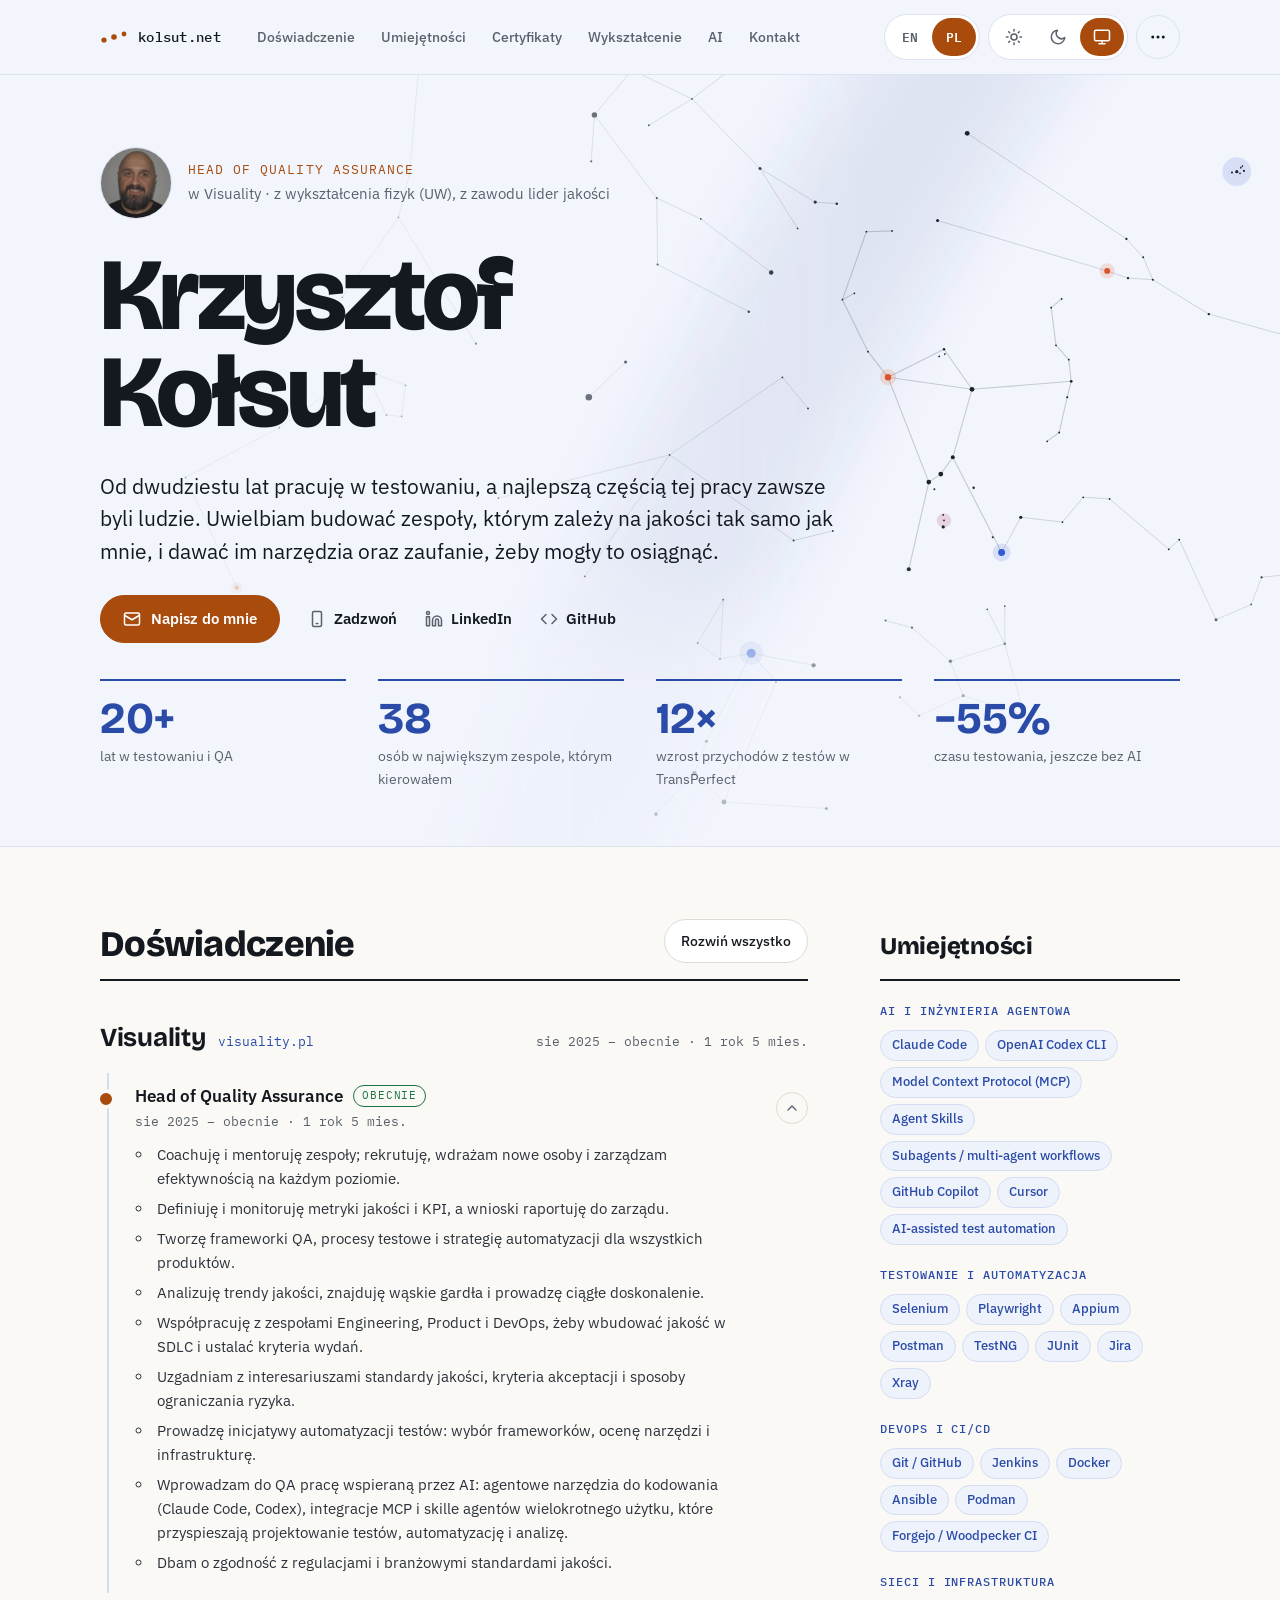
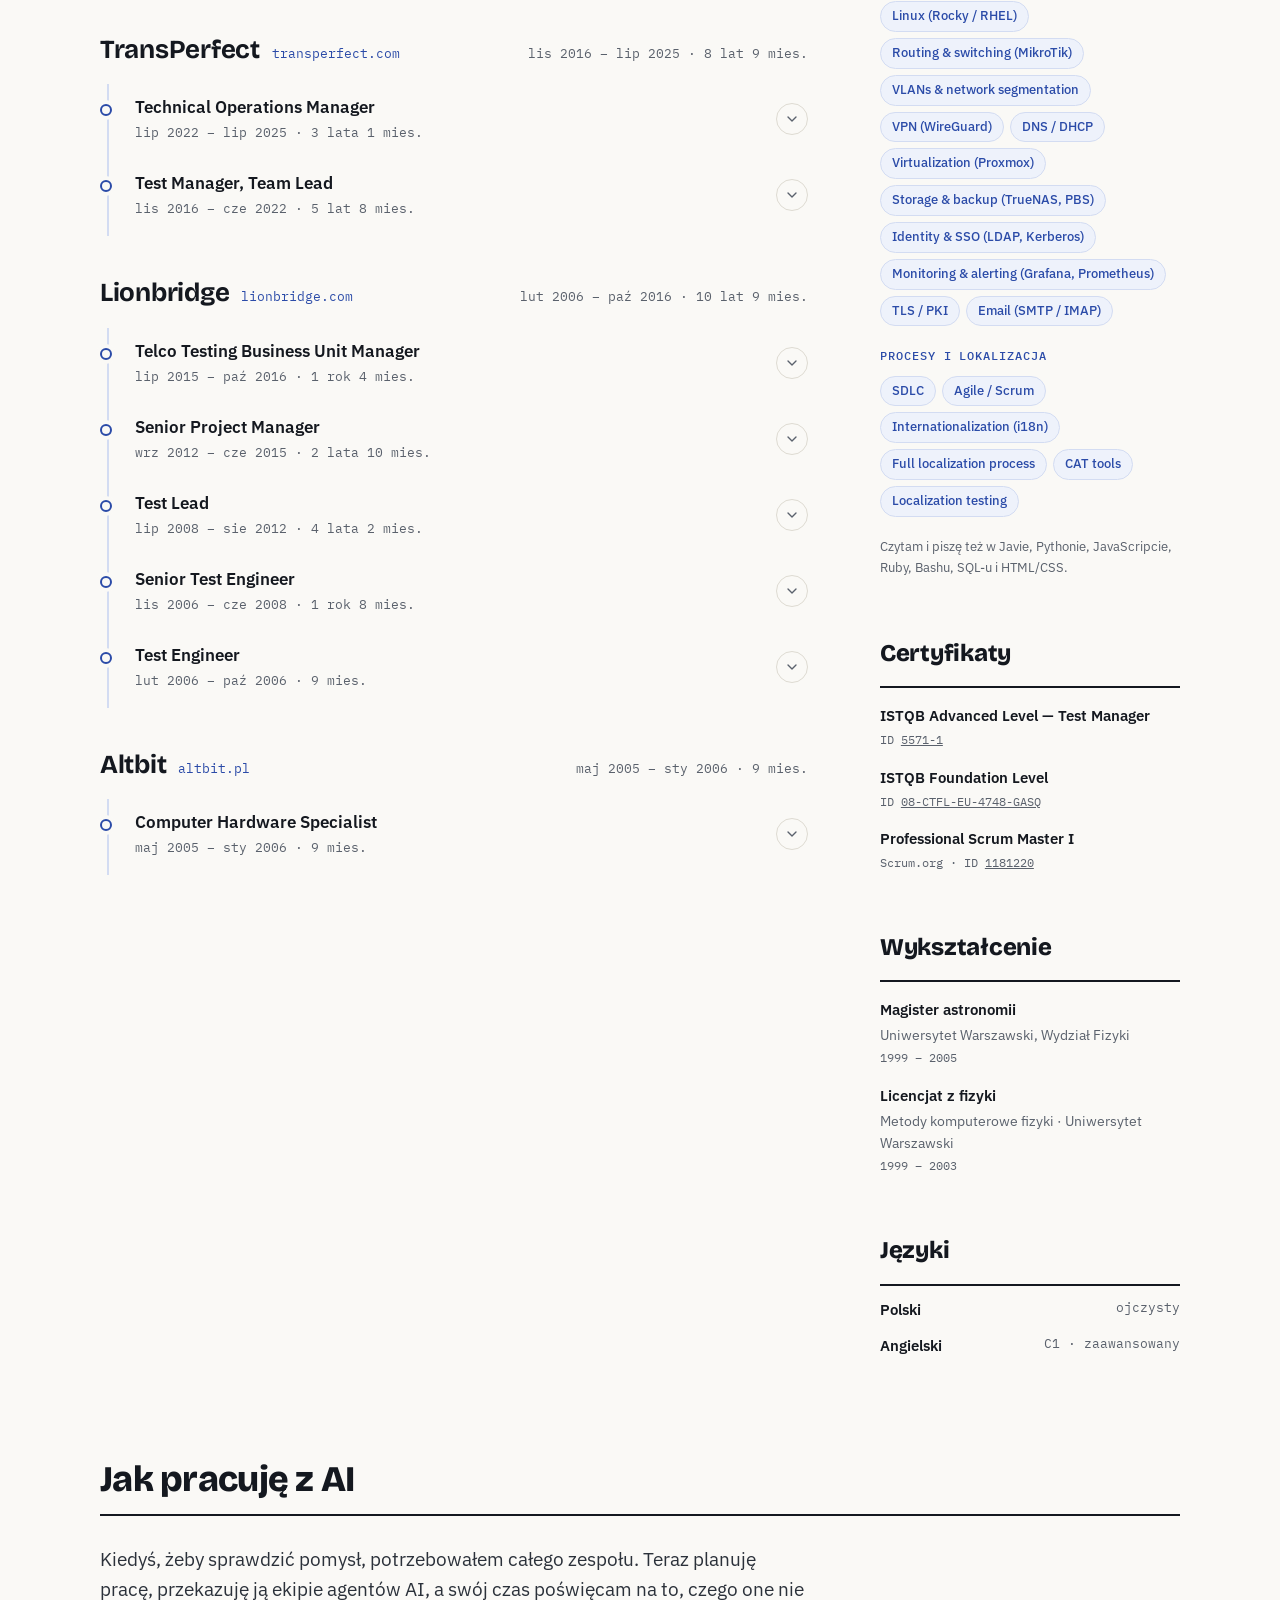
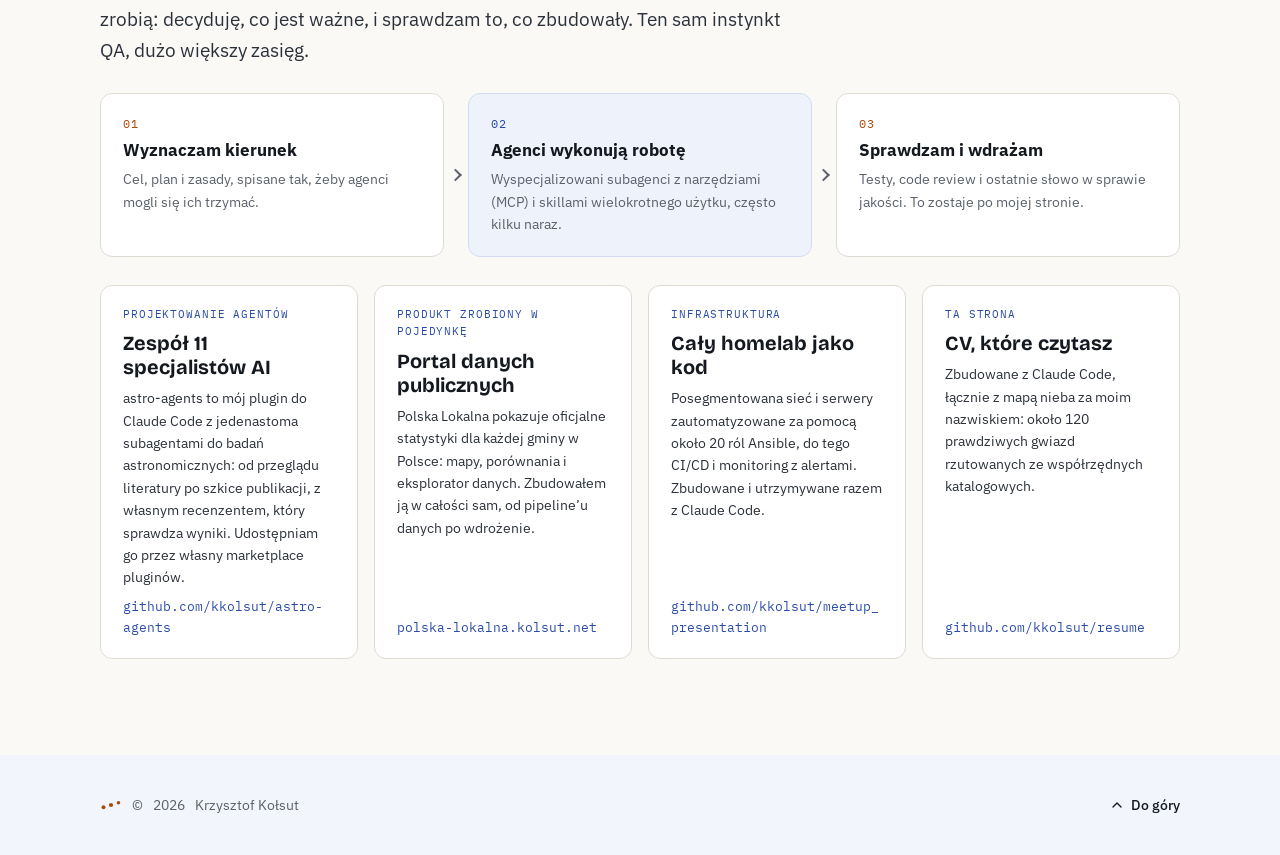
==== pl/index.html @ 667e8481 "add polish translation" ====
<!DOCTYPE html>
<html lang="pl">

<head>
    <meta charset="UTF-8">
    <meta name="viewport" content="width=device-width, initial-scale=1.0">
    <title>Krzysztof Kołsut | CV</title>
    <meta name="description" content="Krzysztof Kołsut, Head of Quality Assurance. Ponad 20 lat w testowaniu oprogramowania, automatyzacji testów i zarządzaniu jakością.">

    <script>
        // Apply the saved theme before first paint to avoid a flash.
        // A ?theme= from the language switch wins (file:// pages don't share
        // localStorage); the default is the system theme.
        (function () {
            var pref = 'system';
            try { pref = localStorage.getItem('theme') || 'system'; } catch (e) {}
            var fromUrl = new URLSearchParams(location.search).get('theme');
            if (fromUrl === 'light' || fromUrl === 'dark' || fromUrl === 'system') {
                pref = fromUrl;
                try { localStorage.setItem('theme', pref); } catch (e) {}
            }
            var dark = pref === 'dark' || (pref === 'system' && window.matchMedia('(prefers-color-scheme: dark)').matches);
            document.documentElement.setAttribute('data-theme', pref);
            document.documentElement.setAttribute('data-scheme', dark ? 'dark' : 'light');
        })();
    </script>

    <link rel="preconnect" href="https://fonts.googleapis.com">
    <link rel="preconnect" href="https://fonts.gstatic.com" crossorigin>
    <link
        href="https://fonts.googleapis.com/css2?family=Bricolage+Grotesque:opsz,wght@12..96,500;12..96,700;12..96,800&family=IBM+Plex+Mono:wght@400;500;600&family=IBM+Plex+Sans:wght@400;500;600&display=swap"
        rel="stylesheet">
    <link rel="stylesheet" href="../style.css">
    <link rel="alternate" hreflang="en" href="https://kolsut.net/">
    <link rel="alternate" hreflang="pl" href="https://kolsut.net/pl/">
</head>

<body id="top">
    <header class="site-header no-print">
        <div class="topbar wrap">
            <a class="brand" href="#top">
                <svg class="brand-mark" aria-hidden="true" width="28" height="16" viewBox="0 0 28 16"><circle cx="4" cy="11" r="2.6"></circle><circle cx="14" cy="8" r="2.8"></circle><circle cx="24" cy="5" r="2.4"></circle></svg>
                <span>kolsut.net</span>
            </a>
            <button type="button" class="menu-btn" aria-expanded="false" aria-controls="site-menu" aria-label="Otwórz menu">
                <svg class="icon when-closed" aria-hidden="true" width="20" height="20" viewBox="0 0 24 24"><path d="M4 6h16M4 12h16M4 18h16"></path></svg>
                <svg class="icon when-open" aria-hidden="true" width="20" height="20" viewBox="0 0 24 24"><path d="M18 6 6 18M6 6l12 12"></path></svg>
            </button>
            <div class="topbar-menu" id="site-menu">
                <nav class="topnav" aria-label="Sekcje">
                    <a href="#experience">Doświadczenie</a>
                    <a href="#skills">Umiejętności</a>
                    <a href="#credentials">Certyfikaty</a>
                    <a href="#education">Wykształcenie</a>
                    <a href="#ai">AI</a>
                    <a href="#contact">Kontakt</a>
                </nav>
                <div class="topbar-actions">
                    <nav class="lang-switch" aria-label="Język">
                        <a href="../index.html" hreflang="en" lang="en" title="English">EN</a>
                        <a href="index.html" hreflang="pl" lang="pl" aria-current="page" title="Polski">PL</a>
                    </nav>
                    <div class="theme-switch" role="group" aria-label="Motyw kolorystyczny">
                        <button type="button" data-theme-option="light" aria-pressed="false" aria-label="Jasny motyw" title="Jasny motyw">
                            <svg class="icon" aria-hidden="true" width="18" height="18" viewBox="0 0 24 24"><circle cx="12" cy="12" r="4"></circle><path d="M12 2v2M12 20v2M4.9 4.9l1.4 1.4M17.7 17.7l1.4 1.4M2 12h2M20 12h2M4.9 19.1l1.4-1.4M17.7 6.3l1.4-1.4"></path></svg>
                        </button>
                        <button type="button" data-theme-option="dark" aria-pressed="false" aria-label="Ciemny motyw" title="Ciemny motyw">
                            <svg class="icon" aria-hidden="true" width="18" height="18" viewBox="0 0 24 24"><path d="M21 12.8A9 9 0 1 1 11.2 3a7 7 0 0 0 9.8 9.8z"></path></svg>
                        </button>
                        <button type="button" data-theme-option="system" aria-pressed="false" aria-label="Motyw systemowy" title="Motyw systemowy">
                            <svg class="icon" aria-hidden="true" width="18" height="18" viewBox="0 0 24 24"><rect x="2" y="3" width="20" height="14" rx="2"></rect><path d="M8 21h8M12 17v4"></path></svg>
                        </button>
                    </div>
                    <div class="more">
                        <button type="button" class="more-btn" aria-expanded="false" aria-controls="more-menu" aria-label="Więcej opcji" title="Więcej opcji">
                            <svg class="icon" aria-hidden="true" width="18" height="18" viewBox="0 0 24 24"><circle cx="5" cy="12" r="1"></circle><circle cx="12" cy="12" r="1"></circle><circle cx="19" cy="12" r="1"></circle></svg>
                        </button>
                        <ul class="more-menu" id="more-menu">
                            <li>
                                <button type="button" data-print>
                                    <svg class="icon" aria-hidden="true" width="18" height="18" viewBox="0 0 24 24"><path d="M6 9V2h12v7"></path><path d="M6 18H4a2 2 0 0 1-2-2v-5a2 2 0 0 1 2-2h16a2 2 0 0 1 2 2v5a2 2 0 0 1-2 2h-2"></path><rect x="6" y="14" width="12" height="8"></rect></svg>
                                    Drukuj / zapisz jako PDF
                                </button>
                            </li>
                            <li>
                                <button type="button" id="save-contact">
                                    <svg class="icon" aria-hidden="true" width="18" height="18" viewBox="0 0 24 24"><path d="M16 21v-2a4 4 0 0 0-4-4H6a4 4 0 0 0-4 4v2"></path><circle cx="9" cy="7" r="4"></circle><path d="M19 8v6M22 11h-6"></path></svg>
                                    Zapisz kontakt (vCard)
                                </button>
                            </li>
                            <li>
                                <button type="button" id="copy-email">
                                    <svg class="icon when-idle" aria-hidden="true" width="18" height="18" viewBox="0 0 24 24"><rect x="9" y="9" width="13" height="13" rx="2"></rect><path d="M5 15H4a2 2 0 0 1-2-2V4a2 2 0 0 1 2-2h9a2 2 0 0 1 2 2v1"></path></svg>
                                    <svg class="icon when-copied" aria-hidden="true" width="18" height="18" viewBox="0 0 24 24" stroke-width="2.4"><path d="M20 6 9 17l-5-5"></path></svg>
                                    <span class="copy-label">Skopiuj adres e-mail</span>
                                </button>
                            </li>
                        </ul>
                    </div>
                </div>
            </div>
        </div>
    </header>

    <section class="hero" aria-labelledby="name">
        <svg class="sky no-print" aria-hidden="true" viewBox="0 0 1600 1000" preserveAspectRatio="xMaxYMid slice">
        <defs><filter id="sky-blur" x="-20%" y="-50%" width="140%" height="200%"><feGaussianBlur stdDeviation="40"></feGaussianBlur></filter></defs>
        <path class="milky" filter="url(#sky-blur)" d="M1537 -461 L1477 -386 L1421 -314 L1369 -243 L1320 -175 L1273 -108 L1229 -42 L1186 22 L1146 86 L1107 149 L1070 212 L1033 274 L998 337 L964 399 L930 463 L897 527 L865 592 L833 658 L802 725 L771 795 L740 866 L709 940 L678 1017 L648 1097 L618 1181 L587 1269 L557 1363"></path>
        <path class="lines" d="M1209 91 L1408 223 L1429 246 L1441 274 L1410 272 L1384 263 L1172 200 M1441 274 L1511 317 L1637 352 M1637 352 L1646 363 M790 12 L865 48 L950 135 L1019 177 L1046 179 M950 135 L997 210 M865 48 L932 -3 M865 48 L811 81 M743 68 L739 126 M743 68 L821 172 L876 198 L964 265 M821 172 L822 255 L936 314 M790 12 L743 68 M736 421 L782 377 M1017 756 L939 741 L900 748 L872 728 L904 674 L900 748 M939 741 L883 851 L868 891 L820 942 M868 891 L905 927 L1033 935 M939 741 L970 777 L905 927 M1256 682 L1256 729 L1188 751 L1204 794 L1280 818 L1256 729 M1234 686 L1256 729 M1188 751 L1140 709 L1107 700 M1204 794 L1149 819 L1125 796 M1252 615 L1276 571 L1328 577 L1354 546 L1387 548 L1461 611 L1474 599 L1520 699 L1564 680 L1577 646 L1615 642 M978 396 L1010 435 M978 396 L837 493 M1041 588 L992 600 L837 493 L731 645 M837 493 L623 547 M595 354 L498 196 L428 296 M498 196 L512 141 L523 14 M507 406 L502 445 L483 443 L463 402 L470 392 L507 406 M470 392 L434 399 L349 459 L232 521 L296 659 M1735 436 L1742 360 L1799 337 L1869 359 L1840 408 L1811 448 L1735 436 M1811 448 L1827 495"></path>
        <path class="lines lines-main" d="M1180 361 L1110 396 M1180 361 L1215 411 M1110 396 L1215 411 M1191 496 L1176 517 L1161 527 M1110 396 L1161 527 M1215 411 L1191 496 M1161 527 L1136 636 M1191 496 L1252 615 M1110 396 L1085 364 L1053 299 L1083 214 L1115 213 M1053 299 L1068 291 M1215 411 L1339 401 M1327 298 L1314 309 L1320 356 L1336 374 L1339 401 L1334 421 L1324 465 L1309 476"></path>
        <circle class="nebula" cx="1180" cy="575" r="9"></circle>
        <circle class="rigel-glow" cx="1546" cy="139" r="18"></circle>
        <g class="stars">
            <circle cx="1840" cy="408" r="1.1"></circle>
            <circle cx="1327" cy="298" r="1.1"></circle>
            <circle cx="1742" cy="360" r="1.1"></circle>
            <circle cx="512" cy="141" r="1.1"></circle>
            <circle cx="1320" cy="356" r="1.1"></circle>
            <circle cx="1179" cy="568" r="1.1"></circle>
            <circle cx="1083" cy="214" r="1.1"></circle>
            <circle cx="978" cy="396" r="1.1"></circle>
            <circle cx="1309" cy="476" r="1.1"></circle>
            <circle cx="1053" cy="299" r="1.1"></circle>
            <circle cx="502" cy="445" r="1.1"></circle>
            <circle cx="1461" cy="611" r="1.1"></circle>
            <circle cx="1068" cy="291" r="1.1"></circle>
            <circle cx="1181" cy="367" r="1.1"></circle>
            <circle cx="1115" cy="213" r="1.1"></circle>
            <circle cx="865" cy="48" r="1.1"></circle>
            <circle cx="900" cy="748" r="1.1"></circle>
            <circle cx="1328" cy="577" r="1.1"></circle>
            <circle cx="1564" cy="680" r="1.1"></circle>
            <circle cx="1010" cy="435" r="1.1"></circle>
            <circle cx="1256" cy="682" r="1.1"></circle>
            <circle cx="1336" cy="374" r="1.1"></circle>
            <circle cx="463" cy="402" r="1.1"></circle>
            <circle cx="1553" cy="132" r="1.1"></circle>
            <circle cx="1234" cy="686" r="1.1"></circle>
            <circle cx="623" cy="547" r="1.1"></circle>
            <circle cx="483" cy="443" r="1.1"></circle>
            <circle cx="1869" cy="359" r="1.1"></circle>
            <circle cx="1799" cy="337" r="1.1"></circle>
            <circle cx="428" cy="296" r="1.1"></circle>
            <circle cx="1550" cy="141" r="1.1"></circle>
            <circle cx="507" cy="406" r="1.1"></circle>
            <circle cx="997" cy="210" r="1.1"></circle>
            <circle cx="837" cy="493" r="1.1"></circle>
            <circle cx="1085" cy="364" r="1.1"></circle>
            <circle cx="872" cy="728" r="1.1"></circle>
            <circle cx="1174" cy="370" r="1.1"></circle>
            <circle cx="1314" cy="309" r="1.1"></circle>
            <circle cx="904" cy="674" r="1.1"></circle>
            <circle cx="1827" cy="495" r="1.1"></circle>
            <circle cx="1180" cy="575" r="1.1"></circle>
            <circle cx="1354" cy="546" r="1.1"></circle>
            <circle cx="1474" cy="599" r="1.1"></circle>
            <circle cx="523" cy="14" r="1.1"></circle>
            <circle cx="1041" cy="588" r="1.1"></circle>
            <circle cx="970" cy="777" r="1.1"></circle>
            <circle cx="498" cy="196" r="1.1"></circle>
            <circle cx="876" cy="198" r="1.1"></circle>
            <circle cx="1387" cy="548" r="1.1"></circle>
            <circle cx="731" cy="645" r="1.1"></circle>
            <circle cx="232" cy="521" r="1.1"></circle>
            <circle cx="349" cy="459" r="1.1"></circle>
            <circle cx="1551" cy="134" r="1.1"></circle>
            <circle cx="1168" cy="536" r="1.2"></circle>
            <circle cx="811" cy="81" r="1.2"></circle>
            <circle cx="1125" cy="796" r="1.2"></circle>
            <circle cx="1429" cy="246" r="1.2"></circle>
            <circle cx="992" cy="600" r="1.2"></circle>
            <circle cx="1615" cy="642" r="1.2"></circle>
            <circle cx="1324" cy="465" r="1.2"></circle>
            <circle cx="1637" cy="352" r="1.3"></circle>
            <circle cx="1555" cy="138" r="1.3"></circle>
            <circle cx="1107" cy="700" r="1.3"></circle>
            <circle cx="1334" cy="421" r="1.3"></circle>
            <circle cx="1441" cy="274" r="1.3"></circle>
            <circle cx="1241" cy="596" r="1.3"></circle>
            <circle cx="1646" cy="363" r="1.3"></circle>
            <circle cx="1540" cy="140" r="1.3"></circle>
            <circle cx="932" cy="-3" r="1.3"></circle>
            <circle cx="822" cy="255" r="1.3"></circle>
            <circle cx="1149" cy="819" r="1.3"></circle>
            <circle cx="739" cy="126" r="1.4"></circle>
            <circle cx="1140" cy="709" r="1.4"></circle>
            <circle cx="1408" cy="223" r="1.4"></circle>
            <circle cx="821" cy="172" r="1.4"></circle>
            <circle cx="595" cy="354" r="1.4"></circle>
            <circle cx="1577" cy="646" r="1.4"></circle>
            <circle cx="1811" cy="448" r="1.5"></circle>
            <circle cx="1410" cy="272" r="1.5"></circle>
            <circle cx="1511" cy="317" r="1.5"></circle>
            <circle cx="470" cy="392" r="1.5"></circle>
            <circle cx="1180" cy="361" r="1.5"></circle>
            <circle cx="1217" cy="534" r="1.5"></circle>
            <circle cx="936" cy="314" r="1.5"></circle>
            <circle cx="1046" cy="179" r="1.6"></circle>
            <circle cx="1256" cy="729" r="1.6"></circle>
            <circle cx="1339" cy="401" r="1.7"></circle>
            <circle cx="1280" cy="818" r="1.7"></circle>
            <circle cx="434" cy="399" r="1.8"></circle>
            <circle cx="1172" cy="200" r="1.9"></circle>
            <circle cx="883" cy="851" r="1.9"></circle>
            <circle cx="1033" cy="935" r="1.9"></circle>
            <circle cx="950" cy="135" r="1.9"></circle>
            <circle cx="1520" cy="699" r="1.9"></circle>
            <circle cx="782" cy="377" r="1.9"></circle>
            <circle cx="1019" cy="177" r="2.0"></circle>
            <circle cx="1546" cy="139" r="2.0"></circle>
            <circle cx="1204" cy="794" r="2.0"></circle>
            <circle cx="1276" cy="571" r="2.0"></circle>
            <circle cx="1179" cy="583" r="2.0"></circle>
            <circle cx="1188" cy="751" r="2.2"></circle>
            <circle cx="1735" cy="436" r="2.2"></circle>
            <circle cx="820" cy="942" r="2.3"></circle>
            <circle cx="1191" cy="496" r="2.5"></circle>
            <circle cx="1136" cy="636" r="2.6"></circle>
            <circle cx="1017" cy="756" r="2.7"></circle>
            <circle cx="964" cy="265" r="2.8"></circle>
            <circle cx="868" cy="891" r="2.8"></circle>
            <circle cx="1161" cy="527" r="2.9"></circle>
            <circle cx="1176" cy="517" r="3.0"></circle>
            <circle cx="1209" cy="91" r="3.0"></circle>
            <circle cx="1215" cy="411" r="3.0"></circle>
            <circle cx="790" cy="12" r="3.1"></circle>
            <circle cx="905" cy="927" r="3.1"></circle>
            <circle cx="743" cy="68" r="3.4"></circle>
            <circle cx="736" cy="421" r="4.1"></circle>
        </g>
        <circle class="betel-glow" cx="296" cy="659" r="7.0"></circle><circle class="betel" cx="296" cy="659" r="2.7"></circle>
        <circle class="betel-glow" cx="1384" cy="263" r="9.5"></circle><circle class="betel" cx="1384" cy="263" r="3.7"></circle>
        <circle class="betel-glow" cx="1110" cy="396" r="10.3"></circle><circle class="betel" cx="1110" cy="396" r="4.0"></circle>
        <circle class="rigel-glow" cx="1252" cy="615" r="11.2"></circle><circle class="rigel" cx="1252" cy="615" r="4.3"></circle>
        <circle class="rigel-glow" cx="939" cy="741" r="14.7"></circle><circle class="rigel" cx="939" cy="741" r="5.6"></circle>
        </svg>

        <div class="hero-body wrap">
            <div class="who">
                <img class="portrait" src="../images/picture.jpg" alt="Krzysztof Kołsut">
                <div class="who-text">
                    <span class="role-label">Head of Quality Assurance</span>
                    <span class="role-sub">w Visuality · z wykształcenia fizyk (UW), z zawodu lider jakości</span>
                </div>
            </div>

            <h1 id="name">Krzysztof Kołsut</h1>

            <p class="lede">Od dwudziestu lat pracuję w testowaniu, a najlepszą częścią tej pracy zawsze byli ludzie. Uwielbiam budować zespoły, którym zależy na jakości tak samo jak mnie, i dawać im narzędzia oraz zaufanie, żeby mogły to osiągnąć.</p>

            <div id="contact" class="cta-row no-print">
                <a class="cta primary" href="mailto:krzysztof.kolsut@gmail.com">
                    <svg class="icon" aria-hidden="true" width="18" height="18" viewBox="0 0 24 24"><rect x="2" y="4" width="20" height="16" rx="2"></rect><path d="m22 7-10 6L2 7"></path></svg>
                    Napisz do mnie
                </a>
                <a class="cta-link" href="tel:+48502040315" title="+48 502 040 315">
                    <svg class="icon" aria-hidden="true" width="18" height="18" viewBox="0 0 24 24"><rect x="6" y="2" width="12" height="20" rx="2"></rect><path d="M11 18h2"></path></svg>
                    Zadzwoń
                </a>
                <a class="cta-link" href="https://www.linkedin.com/in/krzysztof-kolsut-56654b51" target="_blank" rel="noopener">
                    <svg class="icon" aria-hidden="true" width="18" height="18" viewBox="0 0 24 24"><path d="M16 8a6 6 0 0 1 6 6v7h-4v-7a2 2 0 0 0-4 0v7h-4v-7a6 6 0 0 1 6-6z"></path><rect x="2" y="9" width="4" height="12"></rect><circle cx="4" cy="4" r="2"></circle></svg>
                    LinkedIn
                </a>
                <a class="cta-link" href="https://github.com/kkolsut" target="_blank" rel="noopener">
                    <svg class="icon" aria-hidden="true" width="18" height="18" viewBox="0 0 24 24"><path d="m16 18 6-6-6-6"></path><path d="m8 6-6 6 6 6"></path></svg>
                    GitHub
                </a>
            </div>

            <ul class="contact" aria-label="Kontakt">
                <li>
                    <svg class="icon" aria-hidden="true" width="16" height="16" viewBox="0 0 24 24"><rect x="2" y="4" width="20" height="16" rx="2"></rect><path d="m22 7-10 6L2 7"></path></svg>
                    <a href="mailto:krzysztof.kolsut@gmail.com">krzysztof.kolsut@gmail.com</a>
                </li>
                <li>
                    <svg class="icon" aria-hidden="true" width="16" height="16" viewBox="0 0 24 24"><rect x="6" y="2" width="12" height="20" rx="2"></rect><path d="M11 18h2"></path></svg>
                    <a href="tel:+48502040315">+48 502 040 315</a>
                </li>
                <li>
                    <svg class="icon" aria-hidden="true" width="16" height="16" viewBox="0 0 24 24"><path d="M16 8a6 6 0 0 1 6 6v7h-4v-7a2 2 0 0 0-4 0v7h-4v-7a6 6 0 0 1 6-6z"></path><rect x="2" y="9" width="4" height="12"></rect><circle cx="4" cy="4" r="2"></circle></svg>
                    <a href="https://www.linkedin.com/in/krzysztof-kolsut-56654b51" target="_blank" rel="noopener" title="linkedin.com/in/krzysztof-kolsut-56654b51">linkedin.com/in/krzysztof-kolsut-56654b51</a>
                </li>
                <li>
                    <svg class="icon" aria-hidden="true" width="16" height="16" viewBox="0 0 24 24"><path d="m16 18 6-6-6-6"></path><path d="m8 6-6 6 6 6"></path></svg>
                    <a href="https://github.com/kkolsut" target="_blank" rel="noopener">github.com/kkolsut</a>
                </li>
            </ul>

            <dl class="stats">
                <div>
                    <dt>lat w testowaniu i QA</dt>
                    <dd id="stat-years">20+</dd>
                </div>
                <div>
                    <dt>osób w największym zespole, którym kierowałem</dt>
                    <dd>38</dd>
                </div>
                <div>
                    <dt>wzrost przychodów z testów w TransPerfect</dt>
                    <dd>12×</dd>
                </div>
                <div>
                    <dt>czasu testowania, jeszcze bez AI</dt>
                    <dd>−55%</dd>
                </div>
            </dl>
        </div>
    </section>

    <main class="main wrap">
        <section id="experience" class="experience" aria-labelledby="exp-h">
            <div class="section-head">
                <h2 id="exp-h">Doświadczenie</h2>
                <button type="button" class="ghost-btn no-print" id="toggle-all">Rozwiń wszystko</button>
            </div>

            <article class="company">
                <div class="company-lead">
                <header class="company-head">
                        <div class="company-name">
                            <h3>Visuality</h3>
                            <a href="https://visuality.pl" target="_blank" rel="noopener">visuality.pl</a>
                        </div>
                        <span class="meta" data-span>sie 2025 – obecnie · 1 rok 3 mies.</span>
                    </header>
                    <ol class="roles">
                        <li class="role current" data-from="2025-08">
                            <button type="button" class="role-toggle" aria-expanded="true">
                                <span class="role-main">
                                    <span class="role-title-row">
                                        <span class="role-title">Head of Quality Assurance</span>
                                        <span class="badge">Obecnie</span>
                                    </span>
                                    <span class="meta" data-span>sie 2025 – obecnie · 1 rok 3 mies.</span>
                                </span>
                                <span class="chev no-print" aria-hidden="true"><svg class="icon" width="16" height="16" viewBox="0 0 24 24"><path d="m6 9 6 6 6-6"></path></svg></span>
                            </button>
                            <ul class="bullets">
                                <li>Coachuję i mentoruję zespoły; rekrutuję, wdrażam nowe osoby i zarządzam efektywnością na każdym poziomie.</li>
                                <li>Definiuję i monitoruję metryki jakości i KPI, a wnioski raportuję do zarządu.</li>
                                <li>Tworzę frameworki QA, procesy testowe i strategię automatyzacji dla wszystkich produktów.</li>
                                <li>Analizuję trendy jakości, znajduję wąskie gardła i prowadzę ciągłe doskonalenie.</li>
                                <li>Współpracuję z zespołami Engineering, Product i DevOps, żeby wbudować jakość w SDLC i ustalać kryteria wydań.</li>
                                <li>Uzgadniam z interesariuszami standardy jakości, kryteria akceptacji i sposoby ograniczania ryzyka.</li>
                                <li>Prowadzę inicjatywy automatyzacji testów: wybór frameworków, ocenę narzędzi i infrastrukturę.</li>
                                <li>Wprowadzam do QA pracę wspieraną przez AI: agentowe narzędzia do kodowania (Claude Code, Codex), integracje MCP i skille agentów wielokrotnego użytku, które przyspieszają projektowanie testów, automatyzację i analizę.</li>
                                <li>Dbam o zgodność z regulacjami i branżowymi standardami jakości.</li>
                            </ul>
                        </li>
                    </ol>
                </div>
            </article>

            <article class="company">
                <div class="company-lead">
                <header class="company-head">
                        <div class="company-name">
                            <h3>TransPerfect</h3>
                            <a href="https://www.transperfect.com" target="_blank" rel="noopener">transperfect.com</a>
                        </div>
                        <span class="meta" data-span>lis 2016 – lip 2025 · 8 lat 9 mies.</span>
                    </header>
                    <ol class="roles">
                        <li class="role" data-from="2022-07" data-to="2025-07">
                            <button type="button" class="role-toggle" aria-expanded="false">
                                <span class="role-main">
                                    <span class="role-title-row"><span class="role-title">Technical Operations Manager</span></span>
                                    <span class="meta" data-span>lip 2022 – lip 2025 · 3 lata 1 mies.</span>
                                </span>
                                <span class="chev no-print" aria-hidden="true"><svg class="icon" width="16" height="16" viewBox="0 0 24 24"><path d="m6 9 6 6 6-6"></path></svg></span>
                            </button>
                            <ul class="bullets" hidden>
                                <li>Rozwinąłem biznes testowy z ok. 60 tys. do 700–800 tys. USD miesięcznego przychodu.</li>
                                <li>Zatrudniłem kilkadziesiąt osób; odpowiadałem za rekrutację, selekcję, szkolenia i ocenę pracowników.</li>
                                <li>Prognozowałem i analizowałem wzrost przychodów, rentowność, jakość i retencję; ustalałem i monitorowałem KPI zespołu.</li>
                                <li>Pisałem polityki, procedury i SOP-y.</li>
                                <li>Wspierałem presales jako ekspert merytoryczny na spotkaniach z klientami, telefonicznie i na miejscu.</li>
                                <li>Rozszerzałem ofertę usług testowych i QA zgodnie ze zmieniającymi się potrzebami rynku.</li>
                            </ul>
                        </li>
                    </ol>
                </div>
                <ol class="roles">
                    <li class="role" data-from="2016-11" data-to="2022-06">
                        <button type="button" class="role-toggle" aria-expanded="false">
                            <span class="role-main">
                                <span class="role-title-row"><span class="role-title">Test Manager, Team Lead</span></span>
                                <span class="meta" data-span>lis 2016 – cze 2022 · 5 lat 8 mies.</span>
                            </span>
                            <span class="chev no-print" aria-hidden="true"><svg class="icon" width="16" height="16" viewBox="0 0 24 24"><path d="m6 9 6 6 6-6"></path></svg></span>
                        </button>
                        <ul class="bullets" hidden>
                            <li>Zarządzałem pełnym cyklem projektów testów wielojęzycznych i funkcjonalnych.</li>
                            <li>Koordynowałem harmonogramy i budżety z testerami kontraktowymi, żeby dowozić projekty na czas i bez przekraczania kosztów.</li>
                            <li>Skróciłem czas testowania o 55% dzięki zmianom w procesie i automatyzacji, jeszcze bez narzędzi AI.</li>
                            <li>Skróciłem cykl testów wydania z trzech miesięcy do jednej rundy trwającej około miesiąca.</li>
                            <li>W części projektów osiągnąłem 100% pokrycia automatyzacją, z crawlerem, który sam wykrywał zmiany w produkcie.</li>
                            <li>Prowadziłem zespół do celów w zakresie satysfakcji klientów i KPI biznesowych; odpowiadałem za obecność, oceny, coaching i rozwój.</li>
                            <li>Wspierałem dział sprzedaży w pozyskiwaniu nowych klientów.</li>
                        </ul>
                    </li>
                </ol>
            </article>

            <article class="company">
                <div class="company-lead">
                <header class="company-head">
                        <div class="company-name">
                            <h3>Lionbridge</h3>
                            <a href="https://www.lionbridge.com" target="_blank" rel="noopener">lionbridge.com</a>
                        </div>
                        <span class="meta" data-span>lut 2006 – paź 2016 · 10 lat 9 mies.</span>
                    </header>
                    <ol class="roles">
                        <li class="role" data-from="2015-07" data-to="2016-10">
                            <button type="button" class="role-toggle" aria-expanded="false">
                                <span class="role-main">
                                    <span class="role-title-row"><span class="role-title">Telco Testing Business Unit Manager</span></span>
                                    <span class="meta" data-span>lip 2015 – paź 2016 · 1 rok 4 mies.</span>
                                </span>
                                <span class="chev no-print" aria-hidden="true"><svg class="icon" width="16" height="16" viewBox="0 0 24 24"><path d="m6 9 6 6 6-6"></path></svg></span>
                            </button>
                            <ul class="bullets" hidden>
                                <li>Kierowałem globalnym zespołem liczącym do 38 osób (managerowie automatyzacji testów, liderzy i inżynierowie): szkolenia, coaching i rozwój.</li>
                                <li>Nadzorowałem realizację wymagań klientów.</li>
                                <li>Zarządzałem zasobami, rekrutacją, szkoleniami i oceną pracowników.</li>
                                <li>Tworzyłem plany i procedury testów; prowadziłem projekty testowe zgodnie z przyjętymi wytycznymi.</li>
                                <li>Wspierałem działania sprzedażowe.</li>
                            </ul>
                        </li>
                    </ol>
                </div>
                <ol class="roles">
                    <li class="role" data-from="2012-09" data-to="2015-06">
                        <button type="button" class="role-toggle" aria-expanded="false">
                            <span class="role-main">
                                <span class="role-title-row"><span class="role-title">Senior Project Manager</span></span>
                                <span class="meta" data-span>wrz 2012 – cze 2015 · 2 lata 10 mies.</span>
                            </span>
                            <span class="chev no-print" aria-hidden="true"><svg class="icon" width="16" height="16" viewBox="0 0 24 24"><path d="m6 9 6 6 6-6"></path></svg></span>
                        </button>
                        <ul class="bullets" hidden>
                            <li>Zarządzałem złożonymi projektami od początku do końca: planowanie, harmonogramy, budżet i fakturowanie.</li>
                            <li>Wspierałem liderów testów w produkcji; przygotowywałem plany projektów, materiały szkoleniowe i materiały dla dostawców.</li>
                            <li>Odpowiadałem za alokację zasobów i raportowanie do klientów; dbałem o zgodność z procedurami.</li>
                        </ul>
                    </li>
                    <li class="role" data-from="2008-07" data-to="2012-08">
                        <button type="button" class="role-toggle" aria-expanded="false">
                            <span class="role-main">
                                <span class="role-title-row"><span class="role-title">Test Lead</span></span>
                                <span class="meta" data-span>lip 2008 – sie 2012 · 4 lata 2 mies.</span>
                            </span>
                            <span class="chev no-print" aria-hidden="true"><svg class="icon" width="16" height="16" viewBox="0 0 24 24"><path d="m6 9 6 6 6-6"></path></svg></span>
                        </button>
                        <ul class="bullets" hidden>
                            <li>Przygotowywałem plany projektów, materiały szkoleniowe i wytyczne testowe.</li>
                            <li>Odpowiadałem za harmonogramy, budżety, fakturowanie, alokację zasobów i raportowanie do klientów.</li>
                        </ul>
                    </li>
                    <li class="role" data-from="2006-11" data-to="2008-06">
                        <button type="button" class="role-toggle" aria-expanded="false">
                            <span class="role-main">
                                <span class="role-title-row"><span class="role-title">Senior Test Engineer</span></span>
                                <span class="meta" data-span>lis 2006 – cze 2008 · 1 rok 8 mies.</span>
                            </span>
                            <span class="chev no-print" aria-hidden="true"><svg class="icon" width="16" height="16" viewBox="0 0 24 24"><path d="m6 9 6 6 6-6"></path></svg></span>
                        </button>
                        <ul class="bullets" hidden>
                            <li>Tworzyłem i wdrażałem plany testów; zarządzałem testami prowadzonymi przez inżynierów testów.</li>
                            <li>Współpracowałem z zespołami testowymi w USA, Irlandii, Chinach, Finlandii i Japonii.</li>
                            <li>Rozwiązywałem problemy techniczne; zarządzałem zasobami i raportowaniem czasu pracy.</li>
                        </ul>
                    </li>
                    <li class="role" data-from="2006-02" data-to="2006-10">
                        <button type="button" class="role-toggle" aria-expanded="false">
                            <span class="role-main">
                                <span class="role-title-row"><span class="role-title">Test Engineer</span></span>
                                <span class="meta" data-span>lut 2006 – paź 2006 · 9 mies.</span>
                            </span>
                            <span class="chev no-print" aria-hidden="true"><svg class="icon" width="16" height="16" viewBox="0 0 24 24"><path d="m6 9 6 6 6-6"></path></svg></span>
                        </button>
                        <ul class="bullets" hidden>
                            <li>Weryfikowałem zlokalizowane oprogramowanie i dokumentację pod kątem zgodności ze specyfikacją.</li>
                            <li>Realizowałem plany testów i zgłaszałem defekty zgodnie z wytycznymi projektu.</li>
                        </ul>
                    </li>
                </ol>
            </article>

            <article class="company">
                <div class="company-lead">
                <header class="company-head">
                        <div class="company-name">
                            <h3>Altbit</h3>
                            <a href="https://altbit.pl" target="_blank" rel="noopener">altbit.pl</a>
                        </div>
                        <span class="meta" data-span>maj 2005 – sty 2006 · 9 mies.</span>
                    </header>
                    <ol class="roles">
                        <li class="role" data-from="2005-05" data-to="2006-01">
                            <button type="button" class="role-toggle" aria-expanded="false">
                                <span class="role-main">
                                    <span class="role-title-row"><span class="role-title">Computer Hardware Specialist</span></span>
                                    <span class="meta" data-span>maj 2005 – sty 2006 · 9 mies.</span>
                                </span>
                                <span class="chev no-print" aria-hidden="true"><svg class="icon" width="16" height="16" viewBox="0 0 24 24"><path d="m6 9 6 6 6-6"></path></svg></span>
                            </button>
                            <ul class="bullets" hidden>
                                <li>Składałem i naprawiałem sprzęt komputerowy.</li>
                                <li>Budowałem i administrowałem sieci klientów firmowych.</li>
                                <li>Pomagałem klientom firmowym rozwiązywać problemy z komputerami.</li>
                            </ul>
                        </li>
                    </ol>
                </div>
            </article>
        </section>

        <aside class="sidebar">
            <section id="skills" class="side-section skills" aria-labelledby="skills-h">
                <h2 id="skills-h">Umiejętności</h2>
                <div class="skill-group">
                    <h3>AI i inżynieria agentowa</h3>
                    <ul class="chips">
                        <li>Claude Code</li><li>OpenAI Codex CLI</li><li>Model Context Protocol (MCP)</li><li>Agent Skills</li><li>Subagents / multi-agent workflows</li><li>GitHub Copilot</li><li>Cursor</li><li>AI-assisted test automation</li>
                    </ul>
                </div>
                <div class="skill-group">
                    <h3>Testowanie i automatyzacja</h3>
                    <ul class="chips">
                        <li>Selenium</li><li>Playwright</li><li>Appium</li><li>Postman</li><li>TestNG</li><li>JUnit</li><li>Jira</li><li>Xray</li>
                    </ul>
                </div>
                <div class="skill-group">
                    <h3>DevOps i CI/CD</h3>
                    <ul class="chips">
                        <li>Git / GitHub</li><li>Jenkins</li><li>Docker</li><li>Ansible</li><li>Podman</li><li>Forgejo / Woodpecker CI</li>
                    </ul>
                </div>
                <div class="skill-group">
                    <h3>Sieci i infrastruktura</h3>
                    <ul class="chips">
                        <li>Linux (Rocky / RHEL)</li><li>Routing &amp; switching (MikroTik)</li><li>VLANs &amp; network segmentation</li><li>VPN (WireGuard)</li><li>DNS / DHCP</li><li>Virtualization (Proxmox)</li><li>Storage &amp; backup (TrueNAS, PBS)</li><li>Identity &amp; SSO (LDAP, Kerberos)</li><li>Monitoring &amp; alerting (Grafana, Prometheus)</li><li>TLS / PKI</li><li>Email (SMTP / IMAP)</li>
                    </ul>
                </div>
                <div class="skill-group">
                    <h3>Procesy i lokalizacja</h3>
                    <ul class="chips">
                        <li>SDLC</li><li>Agile / Scrum</li><li>Internationalization (i18n)</li><li>Full localization process</li><li>CAT tools</li><li>Localization testing</li>
                    </ul>
                </div>
                <p class="skill-note">Czytam i piszę też w Javie, Pythonie, JavaScripcie, Ruby, Bashu, SQL-u i HTML/CSS.</p>
            </section>

            <section id="credentials" class="side-section" aria-labelledby="cert-h">
                <h2 id="cert-h">Certyfikaty</h2>
                <div class="entry">
                    <span class="entry-title">ISTQB Advanced Level — Test Manager</span>
                    <span class="meta">ID <a href="https://www.gasq.org/en/registration/expert/77784fe8-1e2e-4d4e-a2fc-695b3a89bafb.html" target="_blank" rel="noopener">5571-1</a></span>
                </div>
                <div class="entry">
                    <span class="entry-title">ISTQB Foundation Level</span>
                    <span class="meta">ID <a href="https://www.gasq.org/en/registration/expert/77784fe8-1e2e-4d4e-a2fc-695b3a89bafb.html" target="_blank" rel="noopener">08-CTFL-EU-4748-GASQ</a></span>
                </div>
                <div class="entry">
                    <span class="entry-title">Professional Scrum Master I</span>
                    <span class="meta">Scrum.org · ID <a href="https://www.scrum.org/user/1513397" target="_blank" rel="noopener">1181220</a></span>
                </div>
            </section>

            <section id="education" class="side-section" aria-labelledby="edu-h">
                <h2 id="edu-h">Wykształcenie</h2>
                <div class="entry">
                    <span class="entry-title">Magister astronomii</span>
                    <span class="entry-sub">Uniwersytet Warszawski, Wydział Fizyki</span>
                    <span class="meta">1999 – 2005</span>
                </div>
                <div class="entry">
                    <span class="entry-title">Licencjat z fizyki</span>
                    <span class="entry-sub">Metody komputerowe fizyki · Uniwersytet Warszawski</span>
                    <span class="meta">1999 – 2003</span>
                </div>
            </section>

            <section class="side-section languages" aria-labelledby="lang-h">
                <h2 id="lang-h">Języki</h2>
                <div class="lang"><span class="entry-title">Polski</span><span class="meta">ojczysty</span></div>
                <div class="lang"><span class="entry-title">Angielski</span><span class="meta">C1 · zaawansowany</span></div>
            </section>
        </aside>

        <div class="print-footer print-only" style="flex: 1 1 100%">
            <span>Aktualna wersja: kolsut.net/pl</span>
            <span>Wydrukowano <span id="printed-on"></span></span>
        </div>
    </main>

    <section id="ai" class="ai wrap no-print" aria-labelledby="ai-h">
        <div class="section-head">
            <h2 id="ai-h">Jak pracuję z AI</h2>
        </div>

        <p class="ai-lede">Kiedyś, żeby sprawdzić pomysł, potrzebowałem całego zespołu. Teraz planuję pracę, przekazuję ją ekipie agentów AI, a swój czas poświęcam na to, czego one nie zrobią: decyduję, co jest ważne, i sprawdzam to, co zbudowały. Ten sam instynkt QA, dużo większy zasięg.</p>

        <ol class="ai-flow" aria-label="Mój sposób pracy z AI">
            <li>
                <span class="ai-step">01</span>
                <strong>Wyznaczam kierunek</strong>
                <span>Cel, plan i zasady, spisane tak, żeby agenci mogli się ich trzymać.</span>
            </li>
            <li>
                <span class="ai-step">02</span>
                <strong>Agenci wykonują robotę</strong>
                <span>Wyspecjalizowani subagenci z narzędziami (MCP) i skillami wielokrotnego użytku, często kilku naraz.</span>
            </li>
            <li>
                <span class="ai-step">03</span>
                <strong>Sprawdzam i wdrażam</strong>
                <span>Testy, code review i ostatnie słowo w sprawie jakości. To zostaje po mojej stronie.</span>
            </li>
        </ol>

        <div class="ai-cards">
            <article class="ai-card">
                <span class="ai-tag">Projektowanie agentów</span>
                <h3>Zespół 11 specjalistów AI</h3>
                <p>astro-agents to mój plugin do Claude Code z jedenastoma subagentami do badań astronomicznych: od przeglądu literatury po szkice publikacji, z własnym recenzentem, który sprawdza wyniki. Udostępniam go przez własny marketplace pluginów.</p>
                <a href="https://github.com/kkolsut/astro-agents" target="_blank" rel="noopener">github.com/kkolsut/astro-agents</a>
            </article>
            <article class="ai-card">
                <span class="ai-tag">Produkt zrobiony w pojedynkę</span>
                <h3>Portal danych publicznych</h3>
                <p>Polska Lokalna pokazuje oficjalne statystyki dla każdej gminy w Polsce: mapy, porównania i eksplorator danych. Zbudowałem ją w całości sam, od pipeline’u danych po wdrożenie.</p>
                <a href="https://polska-lokalna.kolsut.net" target="_blank" rel="noopener">polska-lokalna.kolsut.net</a>
            </article>
            <article class="ai-card">
                <span class="ai-tag">Infrastruktura</span>
                <h3>Cały homelab jako kod</h3>
                <p>Posegmentowana sieć i serwery zautomatyzowane za pomocą około 20 ról Ansible, do tego CI/CD i monitoring z alertami. Zbudowane i utrzymywane razem z Claude Code.</p>
                <a href="https://github.com/kkolsut/meetup_presentation" target="_blank" rel="noopener" title="Slajdy z meetupu: How I've Over-Engineered My Homelab">github.com/kkolsut/meetup_presentation</a>
            </article>
            <article class="ai-card">
                <span class="ai-tag">Ta strona</span>
                <h3>CV, które czytasz</h3>
                <p>Zbudowane z Claude Code, łącznie z mapą nieba za moim nazwiskiem: około 120 prawdziwych gwiazd rzutowanych ze współrzędnych katalogowych.</p>
                <a href="https://github.com/kkolsut/resume" target="_blank" rel="noopener">github.com/kkolsut/resume</a>
            </article>
        </div>
    </section>

    <footer class="site-footer no-print">
        <div class="wrap">
            <span class="brand-line">
                <svg class="brand-mark" aria-hidden="true" width="22" height="12" viewBox="0 0 28 16"><circle cx="4" cy="11" r="2.6"></circle><circle cx="14" cy="8" r="2.8"></circle><circle cx="24" cy="5" r="2.4"></circle></svg>
                © <span id="year">2026</span> Krzysztof Kołsut
            </span>
            <a class="to-top" href="#top">
                <svg class="icon" aria-hidden="true" width="16" height="16" viewBox="0 0 24 24"><path d="m18 15-6-6-6 6"></path></svg>
                Do góry
            </a>
        </div>
    </footer>

    <script src="../script.js"></script>
</body>

</html>
---- style.css ----
/* kolsut.net — v7 "blue + orange" (light hero, duo palette) */

:root {
  --font-display: 'Bricolage Grotesque', system-ui, sans-serif;
  --font-sans: 'IBM Plex Sans', system-ui, sans-serif;
  --font-mono: 'IBM Plex Mono', ui-monospace, monospace;

  /* Shared height of section headers (incl. underline), so the Experience
     and sidebar underlines line up despite different font sizes. */
  --section-head-h: 62px;

  /* page */
  --bg: #FAF9F6;
  --surface: #FFFFFF;
  --ink: #14181F;
  --ink2: #2B313A;
  --muted: #5A616C;
  --line: #DEDBD2;
  --accent: #A84B0C;
  --ok-ink: #1E7343;

  /* hero */
  --hero: #F2F5FC;
  --hero-ink: #14181F;
  --hero-muted: #5A616C;
  --hero-line: #DCE2EF;
  --hero-pill: #FFFFFF;
  --hero-accent: #A84B0C;
  --on-hero-accent: #FFFFFF;
  --hero-accent-hover: #8A3D08;
  --accent-tint: rgba(168, 75, 12, 0.08);

  /* the blue half of the duo palette */
  --blue: #2B4BA8;
  --blue-bg: #EEF2FB;
  --blue-border: #D3DCF2;
  --stat: var(--blue);
  --stat-rule: 2px solid var(--blue);

  /* Orion */
  --star: #1B2230;
  --star-line: rgba(27, 34, 48, 0.2);
  --milky: rgba(43, 75, 168, 0.10);
  --betel: #D9542A;
  --betel-glow: rgba(217, 84, 42, 0.16);
  --rigel: #2F5BD3;
  --rigel-glow: rgba(47, 91, 211, 0.14);
  --nebula: rgba(197, 74, 138, 0.2);

  color-scheme: light;
}

:root[data-scheme="dark"] {
  --bg: #0C1118;
  --surface: #131A23;
  --ink: #E9ECF0;
  --ink2: #CBD2DB;
  --muted: #9DA7B4;
  --line: #26313F;
  --accent: #F5B455;
  --ok-ink: #7DD8A2;

  --hero: #060A0F;
  --hero-ink: #F4F1EA;
  --hero-muted: #9DA7B4;
  --hero-line: rgba(244, 241, 234, 0.14);
  --hero-pill: rgba(244, 241, 234, 0.05);
  --hero-accent: #F5B455;
  --on-hero-accent: #101826;
  --hero-accent-hover: #F8C77A;
  --accent-tint: rgba(245, 180, 85, 0.12);

  --blue: #9DB2F5;
  --blue-bg: rgba(157, 178, 245, 0.10);
  --blue-border: rgba(157, 178, 245, 0.32);

  --star: #F4F1EA;
  --star-line: rgba(244, 241, 234, 0.22);
  --milky: rgba(191, 211, 255, 0.07);
  --betel: #FF8A5C;
  --betel-glow: rgba(255, 138, 92, 0.22);
  --rigel: #BFD3FF;
  --rigel-glow: rgba(191, 211, 255, 0.22);
  --nebula: rgba(230, 120, 180, 0.28);

  color-scheme: dark;
}

*,
*::before,
*::after {
  box-sizing: border-box;
}

html {
  scroll-behavior: smooth;
  /* Keep anchored headings clear of the sticky header. */
  scroll-padding-top: 88px;
}

body {
  margin: 0;
  min-height: 100vh;
  background: var(--bg);
  color: var(--ink);
  font-family: var(--font-sans);
  font-size: 15px;
  line-height: 1.6;
}

a {
  color: inherit;
}

button {
  font: inherit;
  color: inherit;
}

:focus-visible {
  outline: 2px solid var(--hero-accent);
  outline-offset: 2px;
}

.wrap {
  max-width: 1160px;
  margin: 0 auto;
  padding-left: clamp(16px, 4vw, 40px);
  padding-right: clamp(16px, 4vw, 40px);
}

.mono {
  font-family: var(--font-mono);
}

.icon {
  flex: none;
  fill: none;
  stroke: currentColor;
  stroke-width: 2;
  stroke-linecap: round;
  stroke-linejoin: round;
}

.print-only {
  display: none;
}

/* ---------- Hero ---------- */

.hero {
  position: relative;
  overflow: hidden;
  background: var(--hero);
  color: var(--hero-ink);
  border-bottom: 1px solid var(--hero-line);
}

.sky {
  position: absolute;
  inset: 0;
  width: 100%;
  height: 100%;
  pointer-events: none;
}

/* Wide screens: full strength around Orion, dimmed behind the text column
   and the stats row. */
@media (min-width: 1080px) {
  .sky {
    -webkit-mask-image:
      linear-gradient(to right, rgba(0, 0, 0, 0.35) 30%, #000 68%),
      linear-gradient(#000 62%, rgba(0, 0, 0, 0.35) 80%);
    -webkit-mask-composite: source-in;
    mask-image:
      linear-gradient(to right, rgba(0, 0, 0, 0.35) 30%, #000 68%),
      linear-gradient(#000 62%, rgba(0, 0, 0, 0.35) 80%);
    mask-composite: intersect;
  }
}

/* Narrower screens: text runs full width, so dim the whole sky. */
@media (max-width: 1079px) {
  .sky {
    opacity: 0.55;
  }
}

/* Phones: a fixed-size window on the sky with Orion top right,
   fading out before the buttons and contact details. */
@media (max-width: 599px) {
  .sky {
    inset: 0 auto auto auto;
    right: calc(28% - 300px);
    width: auto;
    height: 700px;
    aspect-ratio: 1600 / 1000;
    -webkit-mask-image: linear-gradient(#000 55%, transparent 90%);
    mask-image: linear-gradient(#000 55%, transparent 90%);
  }
}

.sky .milky { fill: none; stroke: var(--milky); stroke-width: 220; stroke-linecap: round; }
.sky .lines { fill: none; stroke: var(--star-line); stroke-width: 1; stroke-linecap: round; stroke-linejoin: round; }
.sky .lines-main { stroke-width: 1.4; }
.sky .stars { fill: var(--star); }
.sky .nebula { fill: var(--nebula); }
.sky .betel-glow { fill: var(--betel-glow); }
.sky .betel { fill: var(--betel); }
.sky .rigel-glow { fill: var(--rigel-glow); }
.sky .rigel { fill: var(--rigel); }

/* Gentle twinkle: brightness dips briefly. Varied durations and offsets
   (via nth-child) keep the stars out of sync. */
@keyframes twinkle {
  0%, 100% { opacity: 1; }
  45% { opacity: 1; }
  60% { opacity: 0.45; }
  75% { opacity: 1; }
}

.sky .stars circle,
.sky .betel-glow,
.sky .rigel-glow {
  animation: twinkle 6s ease-in-out infinite;
}

.sky .stars circle:nth-child(3n) { animation-duration: 7.5s; animation-delay: -2.1s; }
.sky .stars circle:nth-child(3n + 1) { animation-duration: 5.2s; animation-delay: -3.7s; }
.sky .stars circle:nth-child(4n) { animation-duration: 8.3s; animation-delay: -5.4s; }
.sky .stars circle:nth-child(5n + 2) { animation-duration: 9.1s; animation-delay: -1.3s; }
.sky .stars circle:nth-child(7n + 3) { animation-duration: 6.7s; animation-delay: -6.2s; }
.sky .betel-glow { animation-duration: 7.9s; animation-delay: -2.8s; }
.sky .rigel-glow { animation-duration: 6.4s; animation-delay: -4.6s; }

@media (prefers-reduced-motion: reduce) {
  .sky .stars circle,
  .sky .betel-glow,
  .sky .rigel-glow {
    animation: none;
  }
}

/* ---------- Header ---------- */

/* Outside .hero (which clips overflow) so it can stick while scrolling. */
.site-header {
  position: sticky;
  top: 0;
  z-index: 20;
  background: var(--hero);
  color: var(--hero-ink);
  border-bottom: 1px solid var(--hero-line);
}

.topbar {
  display: flex;
  align-items: center;
  gap: 12px 24px;
  padding-top: 14px;
  padding-bottom: 14px;
}

.topbar-menu {
  flex: 1 1 auto;
  display: flex;
  align-items: center;
  gap: 12px 24px;
}

.menu-btn {
  display: none;
  width: 44px;
  height: 44px;
  flex: none;
  align-items: center;
  justify-content: center;
  padding: 0;
  border-radius: 999px;
  border: 1px solid var(--hero-line);
  background: transparent;
  color: var(--hero-ink);
  cursor: pointer;
}

.menu-btn .when-open,
.site-header.open .menu-btn .when-closed {
  display: none;
}

.site-header.open .menu-btn .when-open {
  display: block;
}

/* Below this width the nav no longer fits on one row: collapse it. */
@media (max-width: 1079px) {
  .topbar {
    flex-wrap: wrap;
    justify-content: space-between;
  }

  .menu-btn {
    display: inline-flex;
  }

  .topbar-menu {
    display: none;
    flex-basis: 100%;
    flex-direction: column;
    align-items: stretch;
    gap: 16px;
    padding-bottom: 8px;
    max-height: calc(100dvh - 73px);
    overflow-y: auto;
  }

  .site-header.open .topbar-menu {
    display: flex;
  }

  .topnav {
    flex-direction: column;
    gap: 0;
  }

  .topnav a {
    padding: 12px 4px;
    border-bottom: 1px solid var(--hero-line);
  }

  .site-header .topbar-actions {
    flex-direction: column;
    flex-wrap: nowrap;
    align-items: stretch;
    gap: 12px;
  }

  .theme-switch,
  .lang-switch {
    align-self: flex-start;
  }

  .site-header .more-btn {
    display: none;
  }

  .site-header .more-menu {
    display: block;
    position: static;
    min-width: 0;
    padding: 0;
    border: 0;
    box-shadow: none;
    background: transparent;
  }

  .site-header .more-menu button {
    padding: 12px 4px;
  }
}

.brand {
  display: flex;
  align-items: center;
  gap: 10px;
  min-height: 44px;
  color: var(--hero-ink);
  text-decoration: none;
  font-family: var(--font-mono);
  font-size: 14px;
  font-weight: 500;
  letter-spacing: 0.02em;
}

.brand-mark circle {
  fill: var(--hero-accent);
}

.topnav {
  display: flex;
  flex-wrap: wrap;
  gap: 2px;
  flex: 1 1 auto;
}

.topnav a {
  padding: 10px 12px;
  color: var(--hero-muted);
  text-decoration: none;
  font-size: 14px;
  font-weight: 500;
}

.topnav a:hover {
  color: var(--hero-ink);
}

.topbar-actions {
  display: flex;
  flex-wrap: wrap;
  align-items: center;
  gap: 8px;
}

.theme-switch {
  display: flex;
  padding: 3px;
  border-radius: 999px;
  border: 1px solid var(--hero-line);
  background: var(--hero-pill);
}

.theme-switch button {
  width: 44px;
  height: 38px;
  border: 0;
  border-radius: 999px;
  display: flex;
  align-items: center;
  justify-content: center;
  background: transparent;
  color: var(--hero-muted);
  cursor: pointer;
}

.lang-switch {
  display: flex;
  padding: 3px;
  border-radius: 999px;
  border: 1px solid var(--hero-line);
  background: var(--hero-pill);
}

.lang-switch a {
  width: 44px;
  height: 38px;
  border-radius: 999px;
  display: flex;
  align-items: center;
  justify-content: center;
  color: var(--hero-muted);
  font-family: var(--font-mono);
  font-size: 13px;
  font-weight: 600;
  text-decoration: none;
}

.lang-switch a[aria-current="page"] {
  background: var(--hero-accent);
  color: var(--on-hero-accent);
}

/* The active option also follows <html data-theme>, which is set before
   first paint, so it doesn't fade in when script.js sets aria-pressed. */
:root[data-theme="light"] .theme-switch [data-theme-option="light"],
:root[data-theme="dark"] .theme-switch [data-theme-option="dark"],
:root[data-theme="system"] .theme-switch [data-theme-option="system"],
.theme-switch button[aria-pressed="true"] {
  background: var(--hero-accent);
  color: var(--on-hero-accent);
}

.more {
  position: relative;
}

.more-btn {
  width: 44px;
  height: 44px;
  display: inline-flex;
  align-items: center;
  justify-content: center;
  padding: 0;
  border-radius: 999px;
  border: 1px solid var(--hero-line);
  background: transparent;
  color: var(--hero-ink);
  cursor: pointer;
}

.more.open .more-btn {
  border-color: var(--hero-accent);
  color: var(--hero-accent);
}

.more-menu {
  display: none;
  position: absolute;
  top: calc(100% + 8px);
  right: 0;
  z-index: 30;
  min-width: 240px;
  margin: 0;
  padding: 6px;
  list-style: none;
  border-radius: 12px;
  border: 1px solid var(--hero-line);
  background: var(--surface);
  box-shadow: 0 12px 32px rgba(0, 0, 0, 0.12);
}

.more.open .more-menu {
  display: block;
}

.more-menu button {
  width: 100%;
  display: flex;
  align-items: center;
  gap: 10px;
  padding: 10px 12px;
  border: 0;
  border-radius: 8px;
  background: transparent;
  color: var(--hero-ink);
  font-size: 14px;
  font-weight: 500;
  text-align: left;
  white-space: nowrap;
  cursor: pointer;
}

.more-menu .icon {
  color: var(--hero-muted);
}

#copy-email .when-copied,
#copy-email.copied .when-idle {
  display: none;
}

#copy-email.copied .when-copied {
  display: block;
  color: var(--ok-ink);
}

.hero-body {
  position: relative;
  display: flex;
  flex-direction: column;
  gap: 28px;
  padding-top: 72px;
  padding-bottom: 56px;
}

.who {
  display: flex;
  align-items: center;
  gap: 16px;
  flex-wrap: wrap;
}

.portrait {
  width: 72px;
  height: 72px;
  flex: none;
  border-radius: 50%;
  object-fit: cover;
  border: 1px solid var(--hero-line);
  background: var(--hero-pill);
}

.who-text {
  display: flex;
  flex-direction: column;
  gap: 2px;
}

.role-label {
  font-family: var(--font-mono);
  font-size: 13px;
  letter-spacing: 0.08em;
  text-transform: uppercase;
  color: var(--hero-accent);
}

.role-sub {
  font-size: 15px;
  color: var(--hero-muted);
}

.hero h1 {
  margin: 0;
  font-family: var(--font-display);
  font-size: clamp(48px, 8vw, 104px);
  line-height: 0.95;
  letter-spacing: -0.035em;
  font-weight: 800;
  max-width: 11ch;
  text-wrap: balance;
}

.lede {
  margin: 0;
  font-size: clamp(17px, 2vw, 21px);
  line-height: 1.55;
  max-width: 58ch;
  text-wrap: pretty;
}

.cta-row {
  display: flex;
  flex-wrap: wrap;
  align-items: center;
  gap: 10px 28px;
}

.cta {
  min-height: 48px;
  display: inline-flex;
  align-items: center;
  gap: 10px;
  padding: 0 22px;
  border-radius: 999px;
  border: 1px solid var(--hero-line);
  background: var(--hero-pill);
  color: var(--hero-ink);
  font-size: 15px;
  font-weight: 600;
  text-decoration: none;
  cursor: pointer;
}

.cta.primary {
  border-color: var(--hero-accent);
  background: var(--hero-accent);
  color: var(--on-hero-accent);
}

.cta-link {
  min-height: 44px;
  display: inline-flex;
  align-items: center;
  gap: 8px;
  color: var(--hero-ink);
  font-size: 15px;
  font-weight: 600;
  text-decoration: none;
}

.cta-link .icon {
  color: var(--hero-muted);
}

/* Phones: full-width primary action, profile links in one row below. */
@media (max-width: 599px) {
  .cta-row {
    gap: 8px 24px;
  }

  .cta.primary {
    flex-basis: 100%;
    justify-content: center;
  }
}

.stats {
  display: grid;
  grid-template-columns: repeat(4, minmax(0, 1fr));
  column-gap: 32px;
}

/* Print only: on screen the CTA row covers email, phone and profiles. */
.contact {
  display: none;
  list-style: none;
  margin: 0;
  padding: 0;
  font-size: 14px;
}

.contact li {
  display: flex;
  align-items: center;
  gap: 8px;
  min-height: 32px;
  white-space: nowrap;
}

.contact .icon {
  color: var(--hero-muted);
}

.contact li {
  min-width: 0;
}

.contact a {
  min-width: 0;
  overflow: hidden;
  text-overflow: ellipsis;
  color: var(--hero-muted);
  text-decoration: none;
}

.stats {
  margin: 8px 0 0;
  row-gap: 24px;
}

@media (max-width: 1199px) {
  .stats {
    grid-template-columns: repeat(2, minmax(0, 1fr));
  }
}

@media (max-width: 599px) {
  .stats {
    grid-template-columns: minmax(0, 1fr);
  }

  .contact li {
    white-space: normal;
  }

  .contact a {
    overflow-wrap: anywhere;
  }
}

.stats > div {
  border-top: var(--stat-rule);
  padding-top: 16px;
  display: flex;
  flex-direction: column-reverse;
  /* Top-align (flex-end in column-reverse) so numbers line up even when
     some labels wrap onto two lines. */
  justify-content: flex-end;
  gap: 4px;
}

.stats dt {
  font-size: 14px;
  color: var(--hero-muted);
}

.stats dd {
  margin: 0;
  font-family: var(--font-display);
  font-size: 44px;
  line-height: 1;
  font-weight: 700;
  color: var(--stat);
}

/* ---------- Main ---------- */

.main {
  display: flex;
  flex-wrap: wrap;
  gap: 56px 72px;
  align-items: flex-start;
  padding-top: 72px;
  padding-bottom: 96px;
}

.experience {
  flex: 999 1 560px;
  min-width: 0;
  display: flex;
  flex-direction: column;
  gap: 36px;
}

.section-head {
  display: flex;
  flex-wrap: wrap;
  align-items: flex-end;
  justify-content: space-between;
  gap: 12px 16px;
  min-height: var(--section-head-h);
  padding-bottom: 16px;
  border-bottom: 2px solid var(--ink);
}

.section-head h2 {
  margin: 0;
  font-family: var(--font-display);
  font-size: 36px;
  line-height: 1;
  font-weight: 800;
  letter-spacing: -0.02em;
}

.ghost-btn {
  min-height: 44px;
  padding: 0 16px;
  border-radius: 999px;
  border: 1px solid var(--line);
  background: var(--surface);
  color: var(--ink);
  font-size: 14px;
  font-weight: 500;
  cursor: pointer;
}

.company {
  display: flex;
  flex-direction: column;
  gap: 14px;
}

.company-lead {
  display: contents;
}

/* Rest of a company's roles continue the first role's rail. */
.company-lead + .roles {
  margin-top: -14px;
}

.company-head {
  display: flex;
  flex-wrap: wrap;
  align-items: baseline;
  justify-content: space-between;
  gap: 4px 16px;
}

.company-name {
  display: flex;
  align-items: baseline;
  gap: 12px;
  flex-wrap: wrap;
}

.company h3 {
  margin: 0;
  font-family: var(--font-display);
  font-size: 26px;
  font-weight: 700;
  letter-spacing: -0.01em;
}

.company-name a {
  font-family: var(--font-mono);
  font-size: 13px;
  color: var(--blue);
  text-decoration: none;
}

.company-name a:hover {
  text-decoration: underline;
}

.meta {
  font-family: var(--font-mono);
  font-size: 13px;
  color: var(--muted);
}

.roles {
  list-style: none;
  margin: 0 0 0 7px;
  padding: 0;
  border-left: 2px solid var(--blue-border);
}

.role {
  position: relative;
  padding: 0 0 6px 26px;
}

.role::before {
  content: "";
  position: absolute;
  left: -9px;
  top: 20px;
  width: 12px;
  height: 12px;
  border-radius: 50%;
  border: 2px solid var(--blue);
  background: var(--bg);
  box-shadow: 0 0 0 4px var(--bg);
}

.role.current::before {
  border-color: var(--accent);
  background: var(--accent);
}

.role-toggle {
  width: 100%;
  min-height: 52px;
  display: flex;
  align-items: center;
  gap: 14px;
  padding: 10px 0;
  border: 0;
  background: transparent;
  color: var(--ink);
  text-align: left;
  cursor: pointer;
}

.role-main {
  flex: 1 1 auto;
  min-width: 0;
  display: flex;
  flex-direction: column;
  gap: 2px;
}

.role-title-row {
  display: flex;
  align-items: center;
  gap: 10px;
  flex-wrap: wrap;
}

.role-title {
  font-size: 17px;
  font-weight: 600;
}

.badge {
  font-family: var(--font-mono);
  font-size: 11px;
  letter-spacing: 0.08em;
  text-transform: uppercase;
  color: var(--ok-ink);
  border: 1px solid var(--ok-ink);
  padding: 1px 8px;
  border-radius: 999px;
}

.chev {
  width: 32px;
  height: 32px;
  flex: none;
  border-radius: 50%;
  border: 1px solid var(--line);
  display: flex;
  align-items: center;
  justify-content: center;
  color: var(--muted);
}

.chev .icon {
  transition: transform 160ms ease;
}

.role-toggle[aria-expanded="true"] .chev .icon {
  transform: rotate(180deg);
}

.bullets {
  margin: 0 0 12px;
  padding: 0 0 0 18px;
  display: flex;
  flex-direction: column;
  gap: 6px;
  color: var(--ink2);
  font-size: 15px;
  max-width: 68ch;
}

.bullets[hidden] {
  display: none;
}

.bullets li {
  padding-left: 4px;
}

/* ---------- How I work with AI ---------- */

.ai {
  display: flex;
  flex-direction: column;
  gap: 28px;
  padding-bottom: 96px;
}

.ai-lede {
  margin: 0;
  max-width: 64ch;
  font-size: clamp(17px, 1.6vw, 19px);
  line-height: 1.6;
  color: var(--ink2);
  text-wrap: pretty;
}

/* Three steps: me -> agents -> me. The agent step is blue, mine are orange. */
.ai-flow {
  list-style: none;
  margin: 0;
  padding: 0;
  display: grid;
  grid-template-columns: repeat(3, minmax(0, 1fr));
  gap: 24px;
}

.ai-flow li {
  position: relative;
  display: flex;
  flex-direction: column;
  gap: 4px;
  padding: 20px 22px;
  border: 1px solid var(--line);
  border-radius: 12px;
  background: var(--surface);
}

.ai-flow li:nth-child(2) {
  border-color: var(--blue-border);
  background: var(--blue-bg);
}

/* Arrow in the gap between steps. */
.ai-flow li:not(:last-child)::after {
  content: "";
  position: absolute;
  top: 50%;
  right: -17px;
  width: 9px;
  height: 9px;
  border-top: 2px solid var(--muted);
  border-right: 2px solid var(--muted);
  transform: translateY(-50%) rotate(45deg);
}

.ai-step {
  font-family: var(--font-mono);
  font-size: 12px;
  letter-spacing: 0.08em;
  color: var(--accent);
}

.ai-flow li:nth-child(2) .ai-step {
  color: var(--blue);
}

.ai-flow strong {
  font-size: 17px;
}

.ai-flow li > span:last-child {
  font-size: 14px;
  color: var(--muted);
}

.ai-cards {
  display: grid;
  grid-template-columns: repeat(auto-fit, minmax(240px, 1fr));
  gap: 16px;
}

.ai-card {
  display: flex;
  flex-direction: column;
  gap: 8px;
  padding: 20px 22px;
  border: 1px solid var(--line);
  border-radius: 12px;
  background: var(--surface);
}

.ai-tag {
  font-family: var(--font-mono);
  font-size: 11px;
  letter-spacing: 0.08em;
  text-transform: uppercase;
  color: var(--blue);
}

.ai-card h3 {
  margin: 0;
  font-family: var(--font-display);
  font-size: 20px;
  font-weight: 700;
  line-height: 1.2;
}

.ai-card p {
  flex: 1;
  margin: 0;
  font-size: 14px;
  color: var(--ink2);
}

.ai-card a {
  font-family: var(--font-mono);
  font-size: 13px;
  color: var(--blue);
  text-decoration: none;
  overflow-wrap: anywhere;
}

.ai-card a:hover {
  text-decoration: underline;
}

@media (max-width: 759px) {
  .ai-flow {
    grid-template-columns: minmax(0, 1fr);
    gap: 20px;
  }

  .ai-flow li:not(:last-child)::after {
    top: auto;
    right: auto;
    left: 28px;
    bottom: -15px;
    transform: rotate(135deg);
  }
}

/* ---------- Sidebar ---------- */

.sidebar {
  flex: 1 1 300px;
  min-width: 0;
  display: flex;
  flex-direction: column;
  gap: 48px;
}

.side-section {
  display: flex;
  flex-direction: column;
  gap: 16px;
}

.side-section h2 {
  margin: 0;
  padding-bottom: 14px;
  border-bottom: 2px solid var(--ink);
  font-family: var(--font-display);
  font-size: 24px;
  font-weight: 800;
  letter-spacing: -0.01em;
}

/* Screen only: print lays headings out as blocks (Firefox ignores
   break-inside on flex containers). */
@media screen {
  .side-section h2 {
    display: flex;
    align-items: flex-end;
    min-height: var(--section-head-h);
  }
}

.skills {
  gap: 20px;
}

.skill-group {
  display: flex;
  flex-direction: column;
  gap: 10px;
}

.skill-group h3 {
  margin: 0;
  font-family: var(--font-mono);
  font-size: 12px;
  font-weight: 500;
  letter-spacing: 0.08em;
  text-transform: uppercase;
  color: var(--blue);
}

.chips {
  list-style: none;
  margin: 0;
  padding: 0;
  display: flex;
  flex-wrap: wrap;
  gap: 6px;
}

.chips li {
  font-size: 13px;
  font-weight: 500;
  padding: 4px 11px;
  border-radius: 999px;
  background: var(--blue-bg);
  color: var(--blue);
  border: 1px solid var(--blue-border);
}

.entry {
  display: flex;
  flex-direction: column;
  gap: 2px;
}

.entry-title {
  font-weight: 600;
}

.entry-sub {
  font-size: 14px;
  color: var(--muted);
}

.entry .meta {
  font-size: 12px;
}

.entry .meta a {
  color: var(--muted);
}

.skill-note {
  margin: 0;
  font-size: 13px;
  color: var(--muted);
}

.languages {
  gap: 12px;
}

.lang {
  display: flex;
  justify-content: space-between;
  gap: 12px;
}

/* ---------- Footer ---------- */

.site-footer {
  background: var(--hero);
  color: var(--hero-muted);
}

.site-footer .wrap {
  display: flex;
  flex-wrap: wrap;
  align-items: center;
  justify-content: space-between;
  gap: 12px 24px;
  padding-top: 28px;
  padding-bottom: 28px;
  font-size: 14px;
}

.site-footer .brand-line {
  display: flex;
  align-items: center;
  gap: 10px;
}

.to-top {
  min-height: 44px;
  display: inline-flex;
  align-items: center;
  gap: 6px;
  color: var(--hero-ink);
  text-decoration: none;
  font-weight: 500;
}

.print-footer {
  font-family: var(--font-mono);
  font-size: 12px;
  color: var(--muted);
  justify-content: space-between;
  gap: 12px;
  padding-top: 16px;
  border-top: 1px solid var(--line);
}

/* ---------- Hover feedback ---------- */

.cta,
.cta-link,
.ghost-btn,
.more-btn,
.more-menu button,
.menu-btn,
.theme-switch button,
.lang-switch a,
.topnav a,
.chev,
.to-top {
  transition: background-color 150ms ease, border-color 150ms ease, color 150ms ease;
}

/* Only on devices with real hover, so states don't stick after a tap. */
@media (hover: hover) {
  .cta:hover,
  .more-btn:hover,
  .menu-btn:hover {
    border-color: var(--hero-accent);
    color: var(--hero-accent);
    background: var(--accent-tint);
  }

  .cta.primary:hover {
    border-color: var(--hero-accent-hover);
    background: var(--hero-accent-hover);
    color: var(--on-hero-accent);
  }

  .cta-link:hover {
    color: var(--hero-accent);
  }

  .more-menu button:hover {
    background: var(--accent-tint);
    color: var(--hero-accent);
  }

  .ghost-btn:hover {
    border-color: var(--accent);
    color: var(--accent);
    background: var(--accent-tint);
  }

  .theme-switch button:not([aria-pressed="true"]):hover,
  .lang-switch a:not([aria-current="page"]):hover {
    color: var(--hero-ink);
    background: var(--accent-tint);
  }

  .role-toggle:hover .chev {
    border-color: var(--accent);
    color: var(--accent);
  }

  .to-top:hover {
    color: var(--hero-accent);
  }
}

@media (hover: hover) and (min-width: 1080px) {
  .topnav a {
    border-radius: 999px;
  }

  .topnav a:hover {
    background: var(--accent-tint);
  }
}

/* ---------- Print ---------- */

@page {
  size: A4;
  margin: 14mm 16mm;
}

@media print {
  :root,
  :root[data-scheme="dark"] {
    --bg: #FFFFFF;
    --surface: #FFFFFF;
    --ink: #111111;
    --ink2: #222222;
    --muted: #4D4D4D;
    --line: #C9C9C9;
    --accent: #8A3D08;
    --ok-ink: #1E7343;

    --hero: #FFFFFF;
    --hero-ink: #111111;
    --hero-muted: #4D4D4D;
    --hero-line: #C9C9C9;
    --hero-pill: #FFFFFF;
    --hero-accent: #8A3D08;
    --on-hero-accent: #FFFFFF;

    --blue: #4D4D4D;
    --blue-bg: #FFFFFF;
    --blue-border: #C9C9C9;
    --stat: #8A3D08;
    --stat-rule: 1px solid #C9C9C9;

    color-scheme: light;
  }

  body {
    font-size: 10.5pt;
    print-color-adjust: exact;
    -webkit-print-color-adjust: exact;
  }

  .no-print {
    display: none !important;
  }

  .print-only {
    display: flex;
  }

  .wrap {
    max-width: none;
    padding-left: 0;
    padding-right: 0;
  }

  .hero {
    border-bottom: 0;
  }

  /* Compact header so the first job starts on page 1. */
  .hero-body {
    padding-top: 0;
    padding-bottom: 0;
    gap: 12px;
  }

  .portrait {
    width: 56px;
    height: 56px;
  }

  .hero h1 {
    font-size: 36pt;
    max-width: none;
  }

  .lede {
    font-size: 11pt;
  }

  .contact li {
    min-height: 24px;
  }

  .stats {
    margin-top: 4px;
    row-gap: 12px;
  }

  .stats > div {
    padding-top: 8px;
  }

  .stats {
    grid-template-columns: repeat(4, minmax(0, 1fr));
  }

  .contact {
    display: grid;
    grid-template-columns: repeat(2, minmax(0, 1fr));
    row-gap: 4px;
  }

  .contact a {
    color: var(--hero-ink);
  }


  .stats dd {
    font-size: 22pt;
  }

  /* Flex containers fragment badly across pages, so print uses block flow
     and lets each job / sidebar block stay in one piece. */
  .main,
  .experience,
  .sidebar,
  .company,
  .side-section {
    display: block;
  }

  .main {
    padding-top: 20px;
    padding-bottom: 16px;
  }

  .section-head h2 {
    font-size: 26pt;
  }

  /* Firefox ignores break-after: avoid, so headings reserve room for the
     first lines below them (padding cancelled by a negative margin) and are
     unbreakable: if that room isn't left on the page, the heading moves on. */
  .section-head,
  .role-main,
  .side-section h2 {
    break-inside: avoid;
    page-break-inside: avoid;
  }

  /* The underline is drawn as a background so it stays under the text
     rather than at the bottom of the reserved padding. */
  .section-head,
  .side-section h2 {
    border-bottom: 0;
    background: linear-gradient(var(--ink), var(--ink)) no-repeat;
    background-size: 100% 2px;
  }

  .section-head {
    padding-bottom: 136px;
    margin-bottom: -100px;
    background-position: 0 calc(100% - 120px);
  }


  .company-name a {
    color: var(--accent);
  }

  /* Block, not flex: Firefox ignores break-inside on flex containers. */
  .section-head,
  .company-head {
    display: block;
  }

  /* Roles may run onto the next page (bullets never split), so long jobs
     don't leave half-empty pages. Headings reserve room for what follows
     instead (Firefox doesn't support break-after: avoid).
     Company wrappers are dissolved: Firefox won't move an unbreakable
     heading to the next page when it is its container's first child. */
  .company,
  .company-lead {
    display: contents;
  }

  .company-lead + .roles {
    margin-top: 0;
  }

  /* Unbreakable, with padding that reserves room for the first role's
     title block (cancelled by the negative margin), so a company name
     never ends a page on its own. */
  .company-head {
    break-inside: avoid;
    page-break-inside: avoid;
    margin-top: 20px;
    padding-bottom: 158px;
    margin-bottom: -150px;
  }

  .company-name {
    display: inline-flex;
  }

  .company-head > .meta {
    float: right;
    margin-top: 8px;
  }

  /* Firefox can't break a page right after a <button>, which pushed whole
     roles to the next page. In print the toggle button is dissolved and
     its inner block carries the title, the reserved room and the dot. */
  .role-toggle {
    display: contents;
  }

  .role-main {
    display: block;
    position: relative;
    padding: 6px 0 46px;
    margin-bottom: -40px;
  }

  .role-main > .meta {
    display: block;
  }

  .bullets li {
    break-inside: avoid;
    page-break-inside: avoid;
  }

  /* No bottom padding on roles: when only a role's padding overflows a
     page, Firefox moves the whole role instead of trimming it (margins are
     trimmed at a page break, so .bullets' bottom margin does the spacing). */
  .role {
    padding-bottom: 0;
  }

  /* The timeline dot sits on the role title, so it moves with the title
     when a role starts on the next page. */
  .role::before {
    display: none;
  }

  .role-main::before {
    content: "";
    position: absolute;
    left: -35px;
    top: 14px;
    width: 12px;
    height: 12px;
    border-radius: 50%;
    border: 2px solid var(--blue);
    background: var(--bg);
    box-shadow: 0 0 0 4px var(--bg);
  }

  .role.current .role-main::before {
    border-color: var(--accent);
    background: var(--accent);
  }

  .bullets,
  .bullets[hidden] {
    display: block;
  }

  .bullets li + li {
    margin-top: 4px;
  }

  .sidebar {
    margin-top: 32px;
  }

  .side-section {
    margin-bottom: 28px;
  }

  .side-section h2 {
    padding-bottom: 74px;
    margin-bottom: -60px;
    background-position: 0 calc(100% - 60px);
  }

  .skill-group,
  .entry,
  .lang {
    margin-bottom: 12px;
  }

  .skill-group h3 {
    margin-bottom: 8px;
  }

  #credentials,
  #education,
  .languages,
  .skill-group,
  .entry {
    break-inside: avoid;
    page-break-inside: avoid;
  }

  .print-footer {
    margin-top: 16px;
  }

  .chips li {
    color: var(--ink);
  }

  .skill-group h3 {
    color: var(--accent);
  }
}
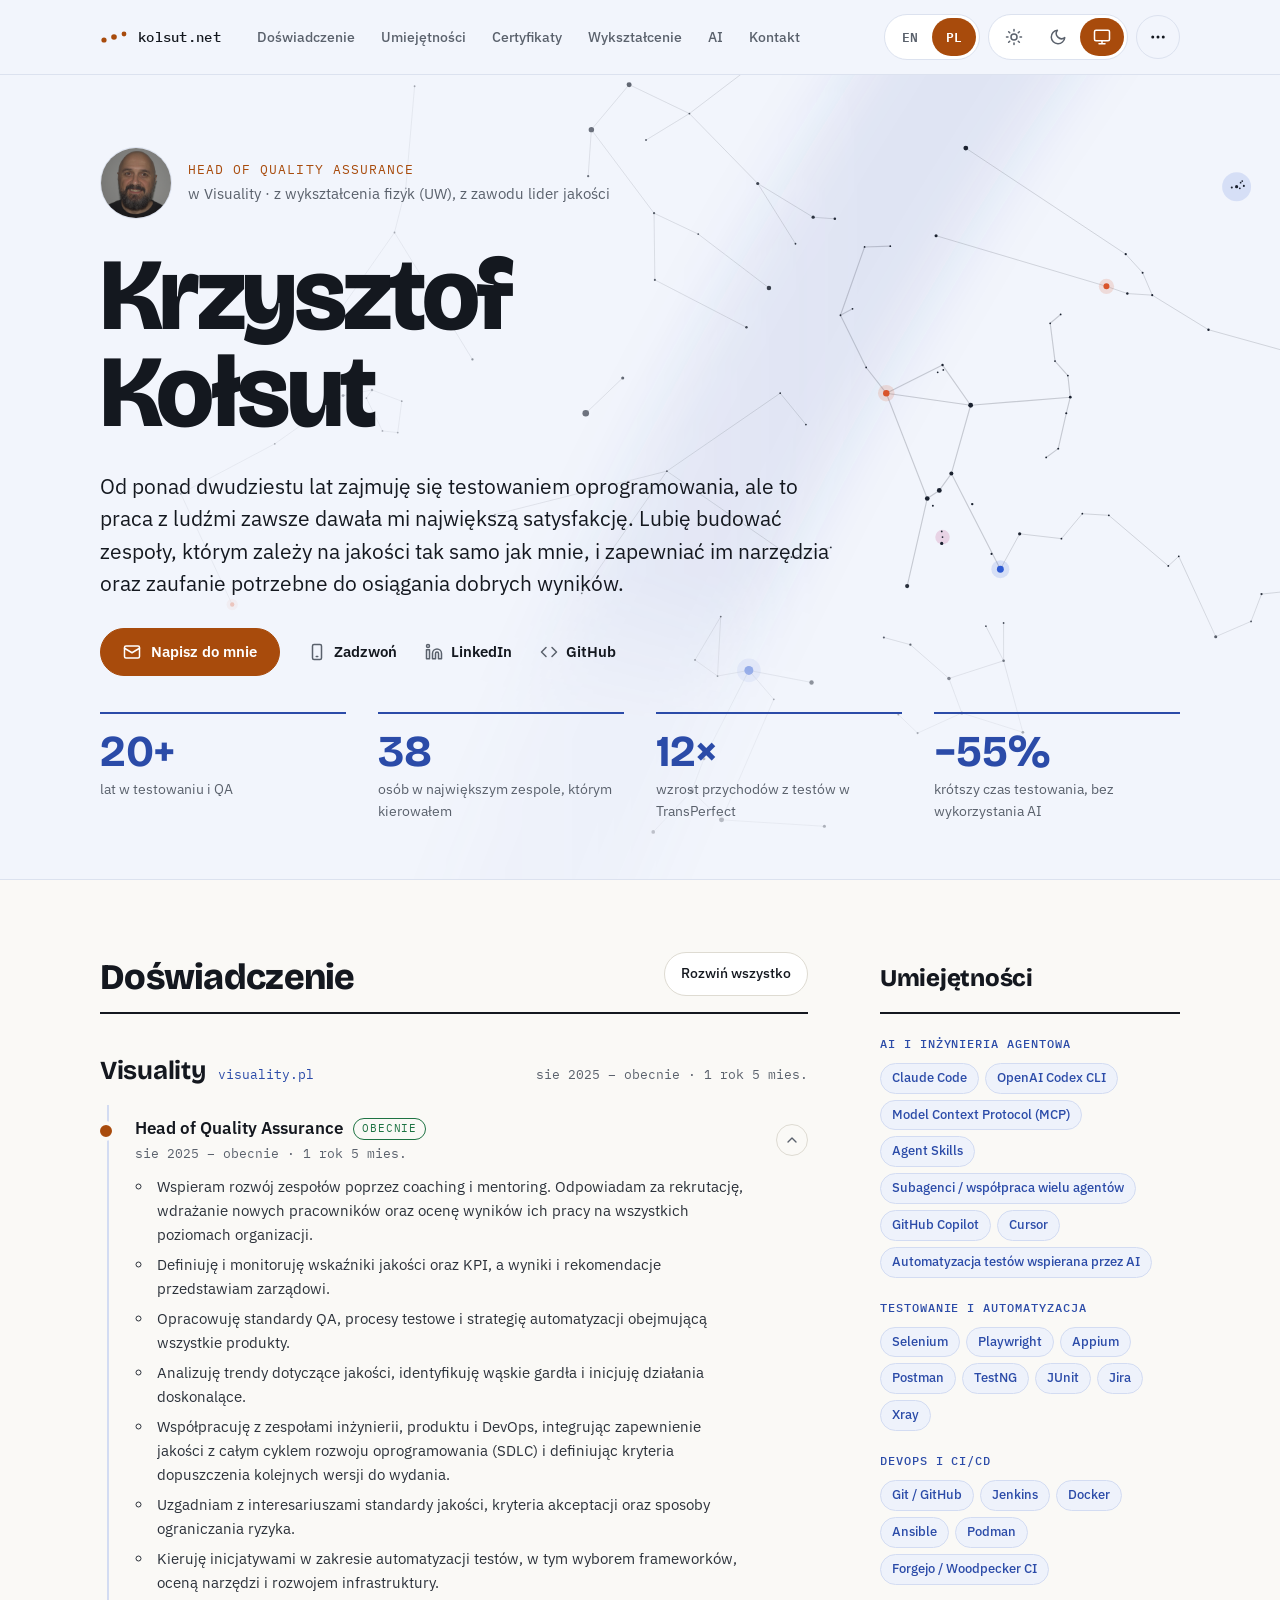
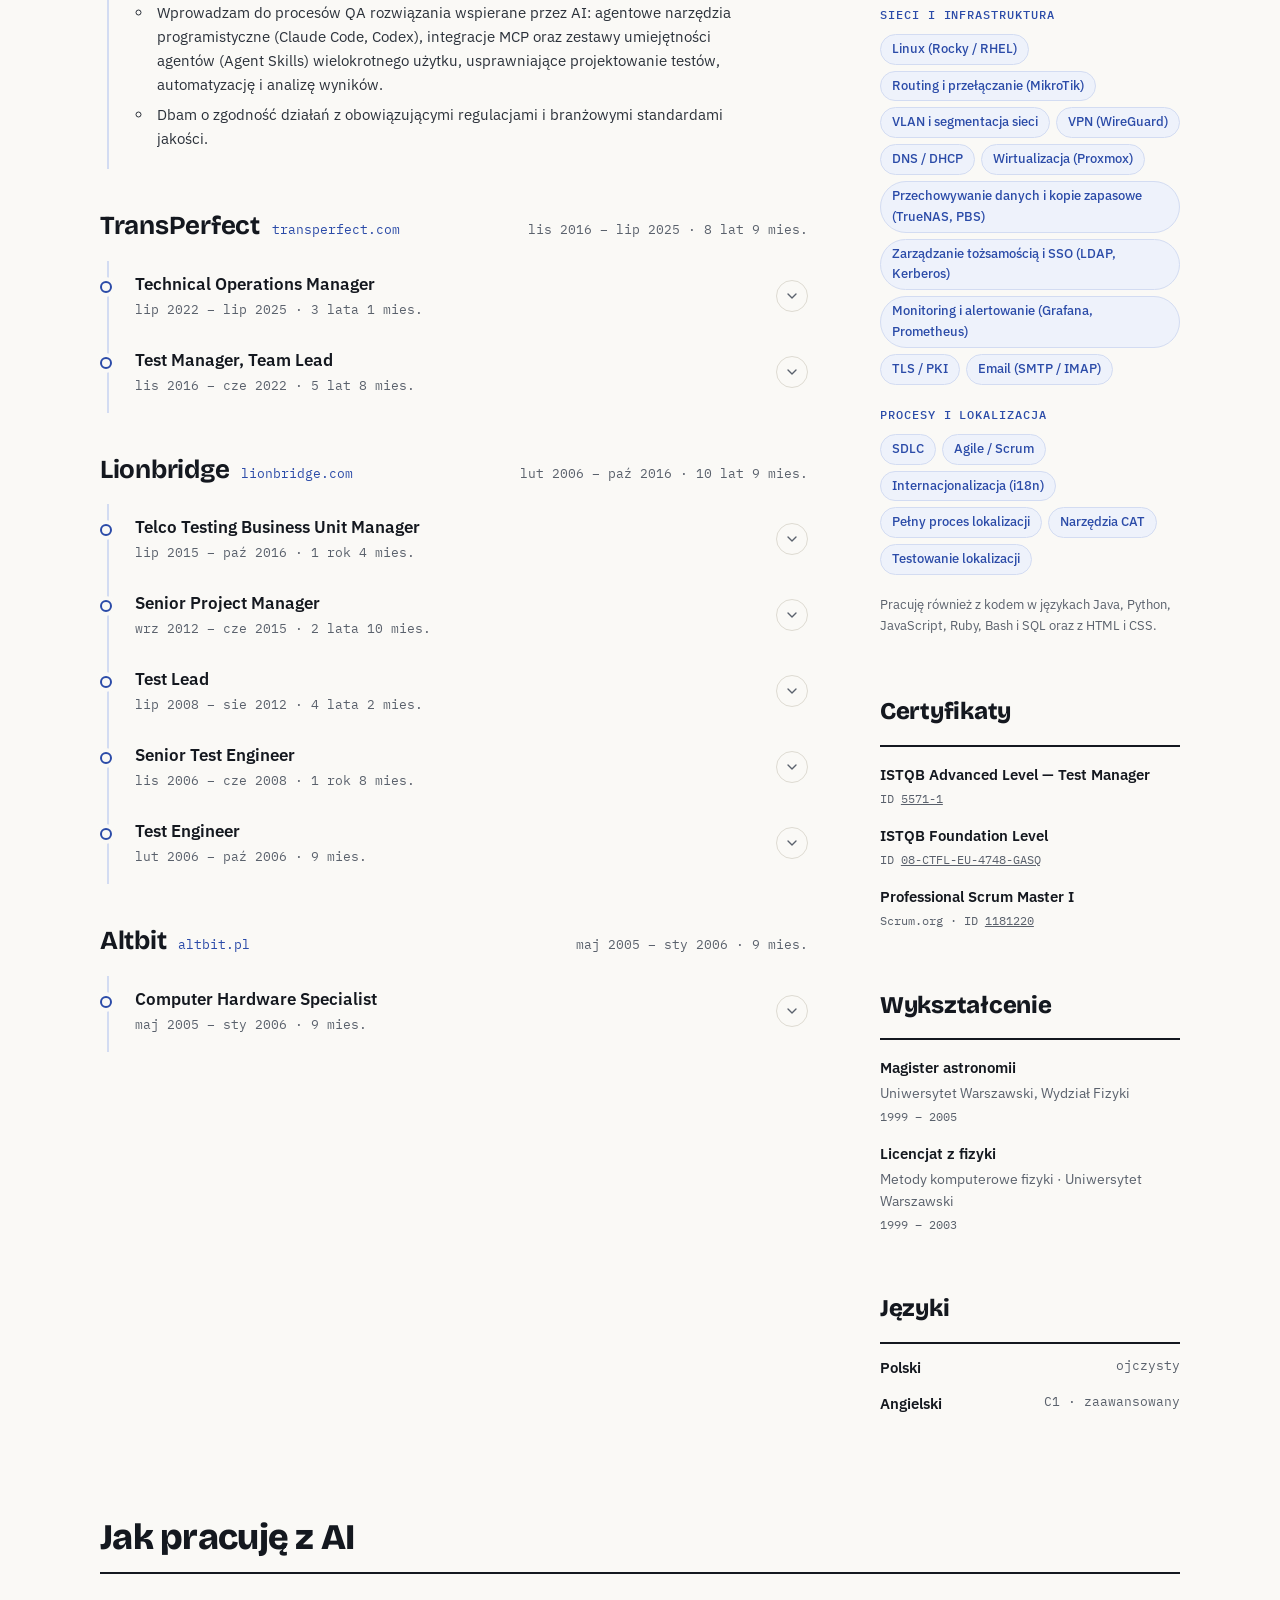
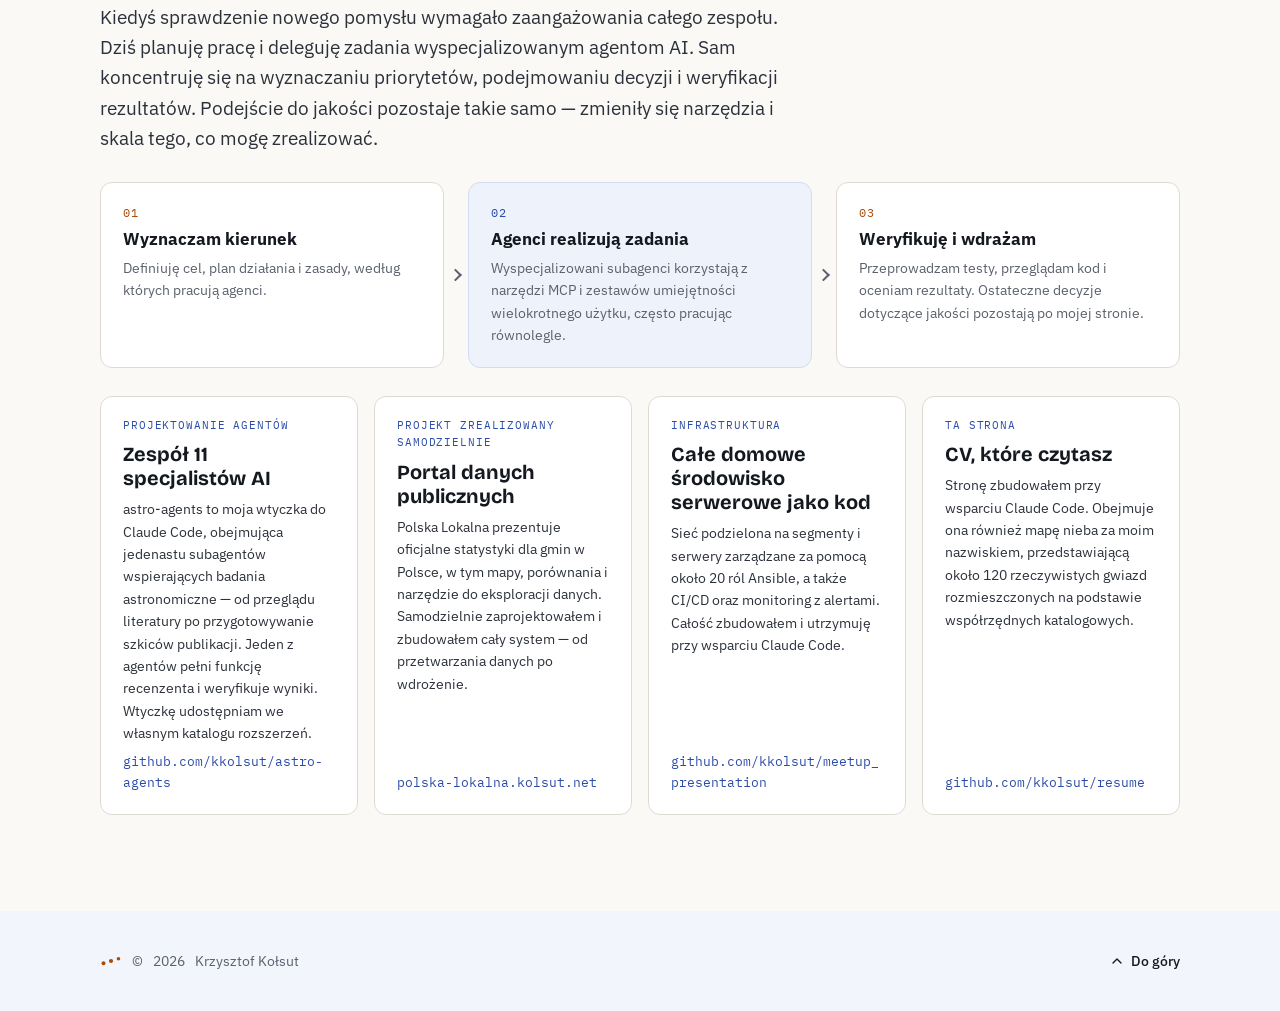
==== commit 6b8e8164: "polish polish translation" ====
--- a/pl/index.html
+++ b/pl/index.html
@@ -246,7 +246,7 @@
 
             <h1 id="name">Krzysztof Kołsut</h1>
 
-            <p class="lede">Od dwudziestu lat pracuję w testowaniu, a najlepszą częścią tej pracy zawsze byli ludzie. Uwielbiam budować zespoły, którym zależy na jakości tak samo jak mnie, i dawać im narzędzia oraz zaufanie, żeby mogły to osiągnąć.</p>
+            <p class="lede">Od ponad dwudziestu lat zajmuję się testowaniem oprogramowania, ale to praca z ludźmi zawsze dawała mi największą satysfakcję. Lubię budować zespoły, którym zależy na jakości tak samo jak mnie, i zapewniać im narzędzia oraz zaufanie potrzebne do osiągania dobrych wyników.</p>
 
             <div id="contact" class="cta-row no-print">
                 <a class="cta primary" href="mailto:krzysztof.kolsut@gmail.com">
@@ -300,7 +300,7 @@
                     <dd>12×</dd>
                 </div>
                 <div>
-                    <dt>czasu testowania, jeszcze bez AI</dt>
+                    <dt>krótszy czas testowania, bez wykorzystania AI</dt>
                     <dd>−55%</dd>
                 </div>
             </dl>
@@ -336,15 +336,15 @@
                                 <span class="chev no-print" aria-hidden="true"><svg class="icon" width="16" height="16" viewBox="0 0 24 24"><path d="m6 9 6 6 6-6"></path></svg></span>
                             </button>
                             <ul class="bullets">
-                                <li>Coachuję i mentoruję zespoły; rekrutuję, wdrażam nowe osoby i zarządzam efektywnością na każdym poziomie.</li>
-                                <li>Definiuję i monitoruję metryki jakości i KPI, a wnioski raportuję do zarządu.</li>
-                                <li>Tworzę frameworki QA, procesy testowe i strategię automatyzacji dla wszystkich produktów.</li>
-                                <li>Analizuję trendy jakości, znajduję wąskie gardła i prowadzę ciągłe doskonalenie.</li>
-                                <li>Współpracuję z zespołami Engineering, Product i DevOps, żeby wbudować jakość w SDLC i ustalać kryteria wydań.</li>
-                                <li>Uzgadniam z interesariuszami standardy jakości, kryteria akceptacji i sposoby ograniczania ryzyka.</li>
-                                <li>Prowadzę inicjatywy automatyzacji testów: wybór frameworków, ocenę narzędzi i infrastrukturę.</li>
-                                <li>Wprowadzam do QA pracę wspieraną przez AI: agentowe narzędzia do kodowania (Claude Code, Codex), integracje MCP i skille agentów wielokrotnego użytku, które przyspieszają projektowanie testów, automatyzację i analizę.</li>
-                                <li>Dbam o zgodność z regulacjami i branżowymi standardami jakości.</li>
+                                <li>Wspieram rozwój zespołów poprzez coaching i mentoring. Odpowiadam za rekrutację, wdrażanie nowych pracowników oraz ocenę wyników ich pracy na wszystkich poziomach organizacji.</li>
+                                <li>Definiuję i monitoruję wskaźniki jakości oraz KPI, a wyniki i rekomendacje przedstawiam zarządowi.</li>
+                                <li>Opracowuję standardy QA, procesy testowe i strategię automatyzacji obejmującą wszystkie produkty.</li>
+                                <li>Analizuję trendy dotyczące jakości, identyfikuję wąskie gardła i inicjuję działania doskonalące.</li>
+                                <li>Współpracuję z zespołami inżynierii, produktu i DevOps, integrując zapewnienie jakości z całym cyklem rozwoju oprogramowania (SDLC) i definiując kryteria dopuszczenia kolejnych wersji do wydania.</li>
+                                <li>Uzgadniam z interesariuszami standardy jakości, kryteria akceptacji oraz sposoby ograniczania ryzyka.</li>
+                                <li>Kieruję inicjatywami w zakresie automatyzacji testów, w tym wyborem frameworków, oceną narzędzi i rozwojem infrastruktury.</li>
+                                <li>Wprowadzam do procesów QA rozwiązania wspierane przez AI: agentowe narzędzia programistyczne (Claude Code, Codex), integracje MCP oraz zestawy umiejętności agentów (Agent Skills) wielokrotnego użytku, usprawniające projektowanie testów, automatyzację i analizę wyników.</li>
+                                <li>Dbam o zgodność działań z obowiązującymi regulacjami i branżowymi standardami jakości.</li>
                             </ul>
                         </li>
                     </ol>
@@ -370,11 +370,11 @@
                                 <span class="chev no-print" aria-hidden="true"><svg class="icon" width="16" height="16" viewBox="0 0 24 24"><path d="m6 9 6 6 6-6"></path></svg></span>
                             </button>
                             <ul class="bullets" hidden>
-                                <li>Rozwinąłem biznes testowy z ok. 60 tys. do 700–800 tys. USD miesięcznego przychodu.</li>
-                                <li>Zatrudniłem kilkadziesiąt osób; odpowiadałem za rekrutację, selekcję, szkolenia i ocenę pracowników.</li>
-                                <li>Prognozowałem i analizowałem wzrost przychodów, rentowność, jakość i retencję; ustalałem i monitorowałem KPI zespołu.</li>
-                                <li>Pisałem polityki, procedury i SOP-y.</li>
-                                <li>Wspierałem presales jako ekspert merytoryczny na spotkaniach z klientami, telefonicznie i na miejscu.</li>
+                                <li>Rozwinąłem działalność w obszarze testowania, zwiększając miesięczne przychody z około 60 tys. do 700–800 tys. USD.</li>
+                                <li>Zatrudniłem kilkadziesiąt osób, odpowiadając za rekrutację, selekcję, szkolenia i ocenę pracowników.</li>
+                                <li>Prognozowałem i analizowałem przychody, rentowność, jakość usług oraz retencję pracowników. Ustalałem i monitorowałem KPI zespołu.</li>
+                                <li>Opracowywałem polityki, procedury oraz standardowe instrukcje operacyjne (SOP).</li>
+                                <li>Wspierałem proces przedsprzedażowy jako ekspert merytoryczny, uczestnicząc w rozmowach i spotkaniach z klientami, także w ich siedzibach.</li>
                                 <li>Rozszerzałem ofertę usług testowych i QA zgodnie ze zmieniającymi się potrzebami rynku.</li>
                             </ul>
                         </li>
@@ -390,12 +390,12 @@
                             <span class="chev no-print" aria-hidden="true"><svg class="icon" width="16" height="16" viewBox="0 0 24 24"><path d="m6 9 6 6 6-6"></path></svg></span>
                         </button>
                         <ul class="bullets" hidden>
-                            <li>Zarządzałem pełnym cyklem projektów testów wielojęzycznych i funkcjonalnych.</li>
-                            <li>Koordynowałem harmonogramy i budżety z testerami kontraktowymi, żeby dowozić projekty na czas i bez przekraczania kosztów.</li>
+                            <li>Zarządzałem całym cyklem realizacji projektów testów wielojęzycznych i funkcjonalnych.</li>
+                            <li>Koordynowałem harmonogramy, budżety i współpracę z testerami kontraktowymi, zapewniając terminową realizację projektów w ramach założonych kosztów.</li>
                             <li>Skróciłem czas testowania o 55% dzięki zmianom w procesie i automatyzacji, jeszcze bez narzędzi AI.</li>
-                            <li>Skróciłem cykl testów wydania z trzech miesięcy do jednej rundy trwającej około miesiąca.</li>
-                            <li>W części projektów osiągnąłem 100% pokrycia automatyzacją, z crawlerem, który sam wykrywał zmiany w produkcie.</li>
-                            <li>Prowadziłem zespół do celów w zakresie satysfakcji klientów i KPI biznesowych; odpowiadałem za obecność, oceny, coaching i rozwój.</li>
+                            <li>Skróciłem cykl testów przed wydaniem z trzech miesięcy do jednej rundy trwającej około miesiąca.</li>
+                            <li>W wybranych projektach osiągnąłem pełną automatyzację zaplanowanego zakresu testów, wykorzystując crawler automatycznie wykrywający zmiany w aplikacji.</li>
+                            <li>Kierowałem zespołem, dbając o realizację celów biznesowych i satysfakcję klientów. Odpowiadałem za ewidencję obecności, ocenę wyników pracy, coaching i rozwój pracowników.</li>
                             <li>Wspierałem dział sprzedaży w pozyskiwaniu nowych klientów.</li>
                         </ul>
                     </li>
@@ -421,7 +421,7 @@
                                 <span class="chev no-print" aria-hidden="true"><svg class="icon" width="16" height="16" viewBox="0 0 24 24"><path d="m6 9 6 6 6-6"></path></svg></span>
                             </button>
                             <ul class="bullets" hidden>
-                                <li>Kierowałem globalnym zespołem liczącym do 38 osób (managerowie automatyzacji testów, liderzy i inżynierowie): szkolenia, coaching i rozwój.</li>
+                                <li>Kierowałem globalnym zespołem liczącym do 38 osób, w tym menedżerami automatyzacji testów, liderami i inżynierami. Odpowiadałem za szkolenia, coaching i rozwój zespołu.</li>
                                 <li>Nadzorowałem realizację wymagań klientów.</li>
                                 <li>Zarządzałem zasobami, rekrutacją, szkoleniami i oceną pracowników.</li>
                                 <li>Tworzyłem plany i procedury testów; prowadziłem projekty testowe zgodnie z przyjętymi wytycznymi.</li>
@@ -441,8 +441,8 @@
                         </button>
                         <ul class="bullets" hidden>
                             <li>Zarządzałem złożonymi projektami od początku do końca: planowanie, harmonogramy, budżet i fakturowanie.</li>
-                            <li>Wspierałem liderów testów w produkcji; przygotowywałem plany projektów, materiały szkoleniowe i materiały dla dostawców.</li>
-                            <li>Odpowiadałem za alokację zasobów i raportowanie do klientów; dbałem o zgodność z procedurami.</li>
+                            <li>Wspierałem liderów testów podczas realizacji projektów; przygotowywałem plany projektowe, materiały szkoleniowe oraz dokumentację dla dostawców.</li>
+                            <li>Odpowiadałem za przydział zasobów i raportowanie do klientów oraz przestrzeganie obowiązujących procedur.</li>
                         </ul>
                     </li>
                     <li class="role" data-from="2008-07" data-to="2012-08">
@@ -508,8 +508,8 @@
                             </button>
                             <ul class="bullets" hidden>
                                 <li>Składałem i naprawiałem sprzęt komputerowy.</li>
-                                <li>Budowałem i administrowałem sieci klientów firmowych.</li>
-                                <li>Pomagałem klientom firmowym rozwiązywać problemy z komputerami.</li>
+                                <li>Budowałem sieci komputerowe dla klientów biznesowych i administrowałem nimi.</li>
+                                <li>Zapewniałem klientom biznesowym wsparcie w rozwiązywaniu problemów ze sprzętem komputerowym.</li>
                             </ul>
                         </li>
                     </ol>
@@ -523,7 +523,7 @@
                 <div class="skill-group">
                     <h3>AI i inżynieria agentowa</h3>
                     <ul class="chips">
-                        <li>Claude Code</li><li>OpenAI Codex CLI</li><li>Model Context Protocol (MCP)</li><li>Agent Skills</li><li>Subagents / multi-agent workflows</li><li>GitHub Copilot</li><li>Cursor</li><li>AI-assisted test automation</li>
+                        <li>Claude Code</li><li>OpenAI Codex CLI</li><li>Model Context Protocol (MCP)</li><li>Agent Skills</li><li>Subagenci / współpraca wielu agentów</li><li>GitHub Copilot</li><li>Cursor</li><li>Automatyzacja testów wspierana przez AI</li>
                     </ul>
                 </div>
                 <div class="skill-group">
@@ -541,16 +541,16 @@
                 <div class="skill-group">
                     <h3>Sieci i infrastruktura</h3>
                     <ul class="chips">
-                        <li>Linux (Rocky / RHEL)</li><li>Routing &amp; switching (MikroTik)</li><li>VLANs &amp; network segmentation</li><li>VPN (WireGuard)</li><li>DNS / DHCP</li><li>Virtualization (Proxmox)</li><li>Storage &amp; backup (TrueNAS, PBS)</li><li>Identity &amp; SSO (LDAP, Kerberos)</li><li>Monitoring &amp; alerting (Grafana, Prometheus)</li><li>TLS / PKI</li><li>Email (SMTP / IMAP)</li>
+                        <li>Linux (Rocky / RHEL)</li><li>Routing i przełączanie (MikroTik)</li><li>VLAN i segmentacja sieci</li><li>VPN (WireGuard)</li><li>DNS / DHCP</li><li>Wirtualizacja (Proxmox)</li><li>Przechowywanie danych i kopie zapasowe (TrueNAS, PBS)</li><li>Zarządzanie tożsamością i SSO (LDAP, Kerberos)</li><li>Monitoring i alertowanie (Grafana, Prometheus)</li><li>TLS / PKI</li><li>Email (SMTP / IMAP)</li>
                     </ul>
                 </div>
                 <div class="skill-group">
                     <h3>Procesy i lokalizacja</h3>
                     <ul class="chips">
-                        <li>SDLC</li><li>Agile / Scrum</li><li>Internationalization (i18n)</li><li>Full localization process</li><li>CAT tools</li><li>Localization testing</li>
+                        <li>SDLC</li><li>Agile / Scrum</li><li>Internacjonalizacja (i18n)</li><li>Pełny proces lokalizacji</li><li>Narzędzia CAT</li><li>Testowanie lokalizacji</li>
                     </ul>
                 </div>
-                <p class="skill-note">Czytam i piszę też w Javie, Pythonie, JavaScripcie, Ruby, Bashu, SQL-u i HTML/CSS.</p>
+                <p class="skill-note">Pracuję również z kodem w językach Java, Python, JavaScript, Ruby, Bash i SQL oraz z HTML i CSS.</p>
             </section>
 
             <section id="credentials" class="side-section" aria-labelledby="cert-h">
@@ -601,23 +601,23 @@
             <h2 id="ai-h">Jak pracuję z AI</h2>
         </div>
 
-        <p class="ai-lede">Kiedyś, żeby sprawdzić pomysł, potrzebowałem całego zespołu. Teraz planuję pracę, przekazuję ją ekipie agentów AI, a swój czas poświęcam na to, czego one nie zrobią: decyduję, co jest ważne, i sprawdzam to, co zbudowały. Ten sam instynkt QA, dużo większy zasięg.</p>
+        <p class="ai-lede">Kiedyś sprawdzenie nowego pomysłu wymagało zaangażowania całego zespołu. Dziś planuję pracę i deleguję zadania wyspecjalizowanym agentom AI. Sam koncentruję się na wyznaczaniu priorytetów, podejmowaniu decyzji i weryfikacji rezultatów. Podejście do jakości pozostaje takie samo — zmieniły się narzędzia i skala tego, co mogę zrealizować.</p>
 
         <ol class="ai-flow" aria-label="Mój sposób pracy z AI">
             <li>
                 <span class="ai-step">01</span>
                 <strong>Wyznaczam kierunek</strong>
-                <span>Cel, plan i zasady, spisane tak, żeby agenci mogli się ich trzymać.</span>
+                <span>Definiuję cel, plan działania i zasady, według których pracują agenci.</span>
             </li>
             <li>
                 <span class="ai-step">02</span>
-                <strong>Agenci wykonują robotę</strong>
-                <span>Wyspecjalizowani subagenci z narzędziami (MCP) i skillami wielokrotnego użytku, często kilku naraz.</span>
+                <strong>Agenci realizują zadania</strong>
+                <span>Wyspecjalizowani subagenci korzystają z narzędzi MCP i zestawów umiejętności wielokrotnego użytku, często pracując równolegle.</span>
             </li>
             <li>
                 <span class="ai-step">03</span>
-                <strong>Sprawdzam i wdrażam</strong>
-                <span>Testy, code review i ostatnie słowo w sprawie jakości. To zostaje po mojej stronie.</span>
+                <strong>Weryfikuję i wdrażam</strong>
+                <span>Przeprowadzam testy, przeglądam kod i oceniam rezultaty. Ostateczne decyzje dotyczące jakości pozostają po mojej stronie.</span>
             </li>
         </ol>
 
@@ -625,25 +625,25 @@
             <article class="ai-card">
                 <span class="ai-tag">Projektowanie agentów</span>
                 <h3>Zespół 11 specjalistów AI</h3>
-                <p>astro-agents to mój plugin do Claude Code z jedenastoma subagentami do badań astronomicznych: od przeglądu literatury po szkice publikacji, z własnym recenzentem, który sprawdza wyniki. Udostępniam go przez własny marketplace pluginów.</p>
+                <p>astro-agents to moja wtyczka do Claude Code, obejmująca jedenastu subagentów wspierających badania astronomiczne — od przeglądu literatury po przygotowywanie szkiców publikacji. Jeden z agentów pełni funkcję recenzenta i weryfikuje wyniki. Wtyczkę udostępniam we własnym katalogu rozszerzeń.</p>
                 <a href="https://github.com/kkolsut/astro-agents" target="_blank" rel="noopener">github.com/kkolsut/astro-agents</a>
             </article>
             <article class="ai-card">
-                <span class="ai-tag">Produkt zrobiony w pojedynkę</span>
+                <span class="ai-tag">Projekt zrealizowany samodzielnie</span>
                 <h3>Portal danych publicznych</h3>
-                <p>Polska Lokalna pokazuje oficjalne statystyki dla każdej gminy w Polsce: mapy, porównania i eksplorator danych. Zbudowałem ją w całości sam, od pipeline’u danych po wdrożenie.</p>
+                <p>Polska Lokalna prezentuje oficjalne statystyki dla gmin w Polsce, w tym mapy, porównania i narzędzie do eksploracji danych. Samodzielnie zaprojektowałem i zbudowałem cały system — od przetwarzania danych po wdrożenie.</p>
                 <a href="https://polska-lokalna.kolsut.net" target="_blank" rel="noopener">polska-lokalna.kolsut.net</a>
             </article>
             <article class="ai-card">
                 <span class="ai-tag">Infrastruktura</span>
-                <h3>Cały homelab jako kod</h3>
-                <p>Posegmentowana sieć i serwery zautomatyzowane za pomocą około 20 ról Ansible, do tego CI/CD i monitoring z alertami. Zbudowane i utrzymywane razem z Claude Code.</p>
+                <h3>Całe domowe środowisko serwerowe jako kod</h3>
+                <p>Sieć podzielona na segmenty i serwery zarządzane za pomocą około 20 ról Ansible, a także CI/CD oraz monitoring z alertami. Całość zbudowałem i utrzymuję przy wsparciu Claude Code.</p>
                 <a href="https://github.com/kkolsut/meetup_presentation" target="_blank" rel="noopener" title="Slajdy z meetupu: How I've Over-Engineered My Homelab">github.com/kkolsut/meetup_presentation</a>
             </article>
             <article class="ai-card">
                 <span class="ai-tag">Ta strona</span>
                 <h3>CV, które czytasz</h3>
-                <p>Zbudowane z Claude Code, łącznie z mapą nieba za moim nazwiskiem: około 120 prawdziwych gwiazd rzutowanych ze współrzędnych katalogowych.</p>
+                <p>Stronę zbudowałem przy wsparciu Claude Code. Obejmuje ona również mapę nieba za moim nazwiskiem, przedstawiającą około 120 rzeczywistych gwiazd rozmieszczonych na podstawie współrzędnych katalogowych.</p>
                 <a href="https://github.com/kkolsut/resume" target="_blank" rel="noopener">github.com/kkolsut/resume</a>
             </article>
         </div>
